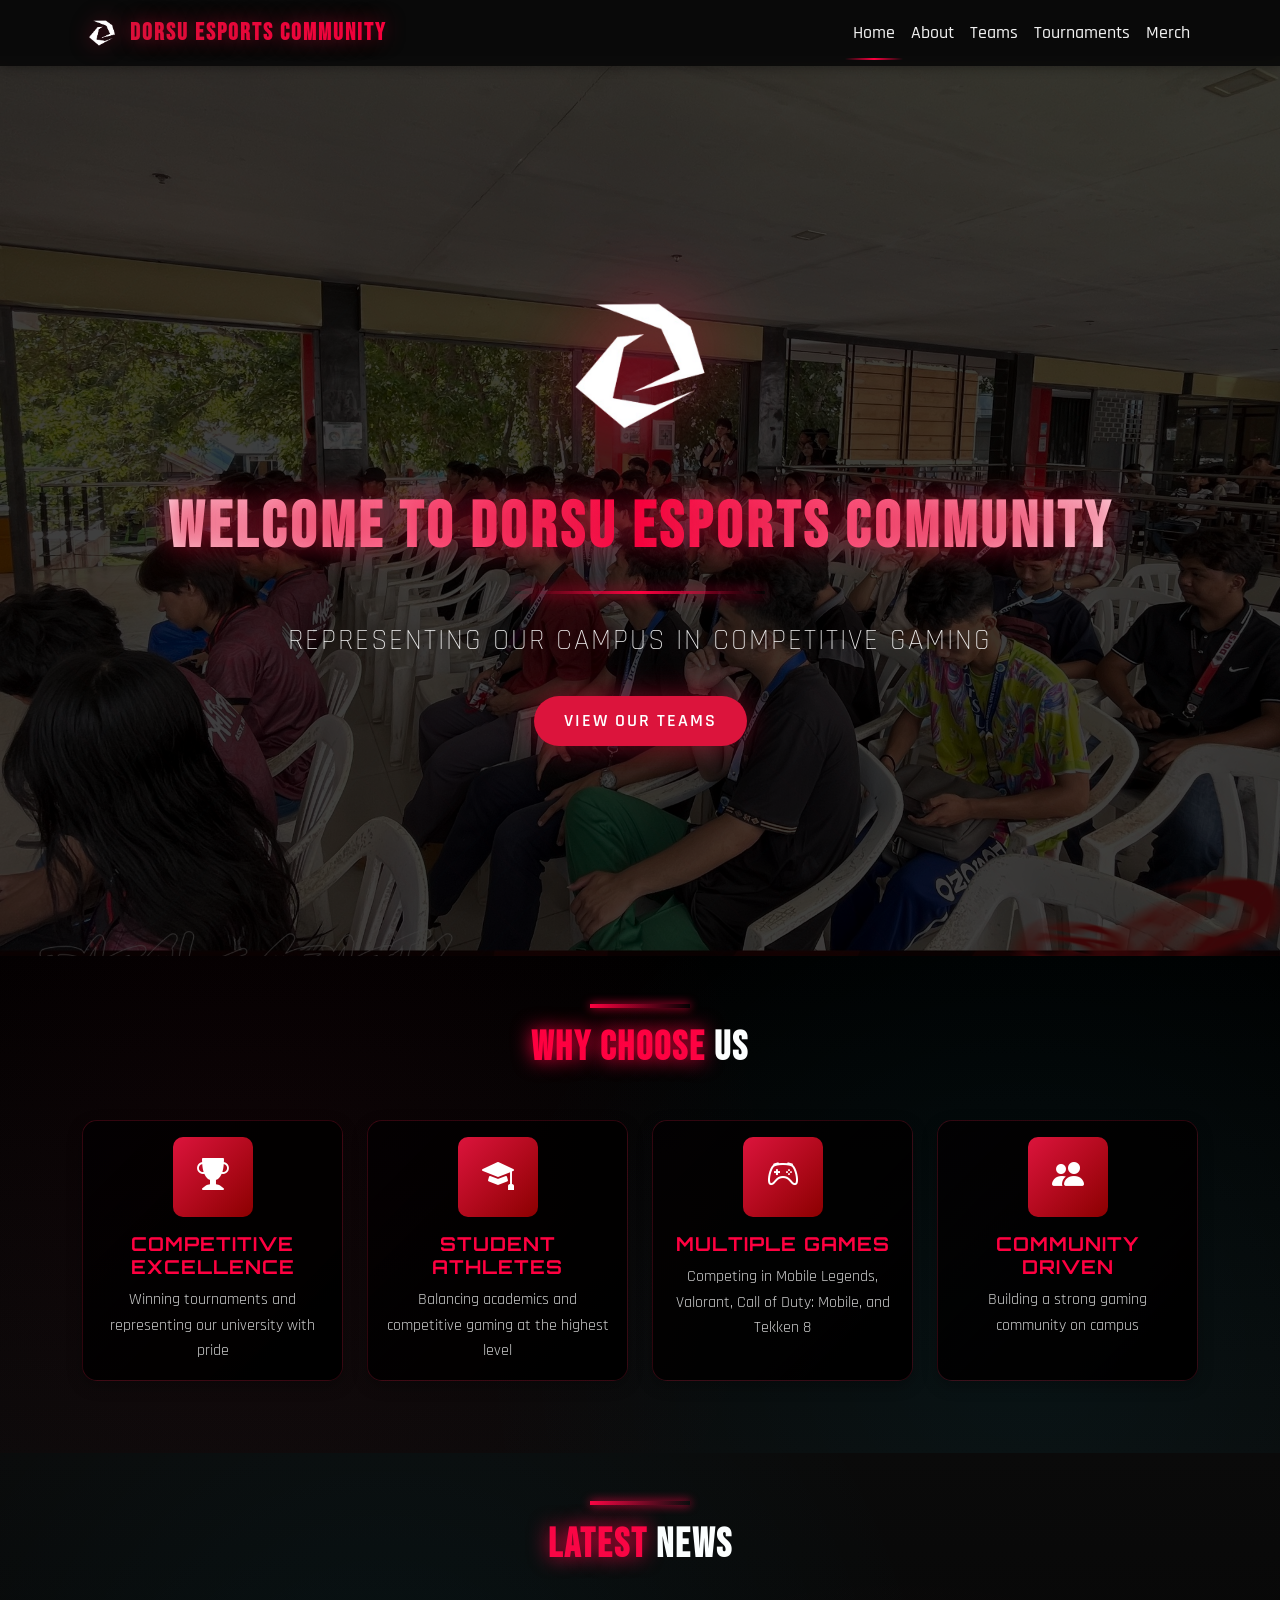
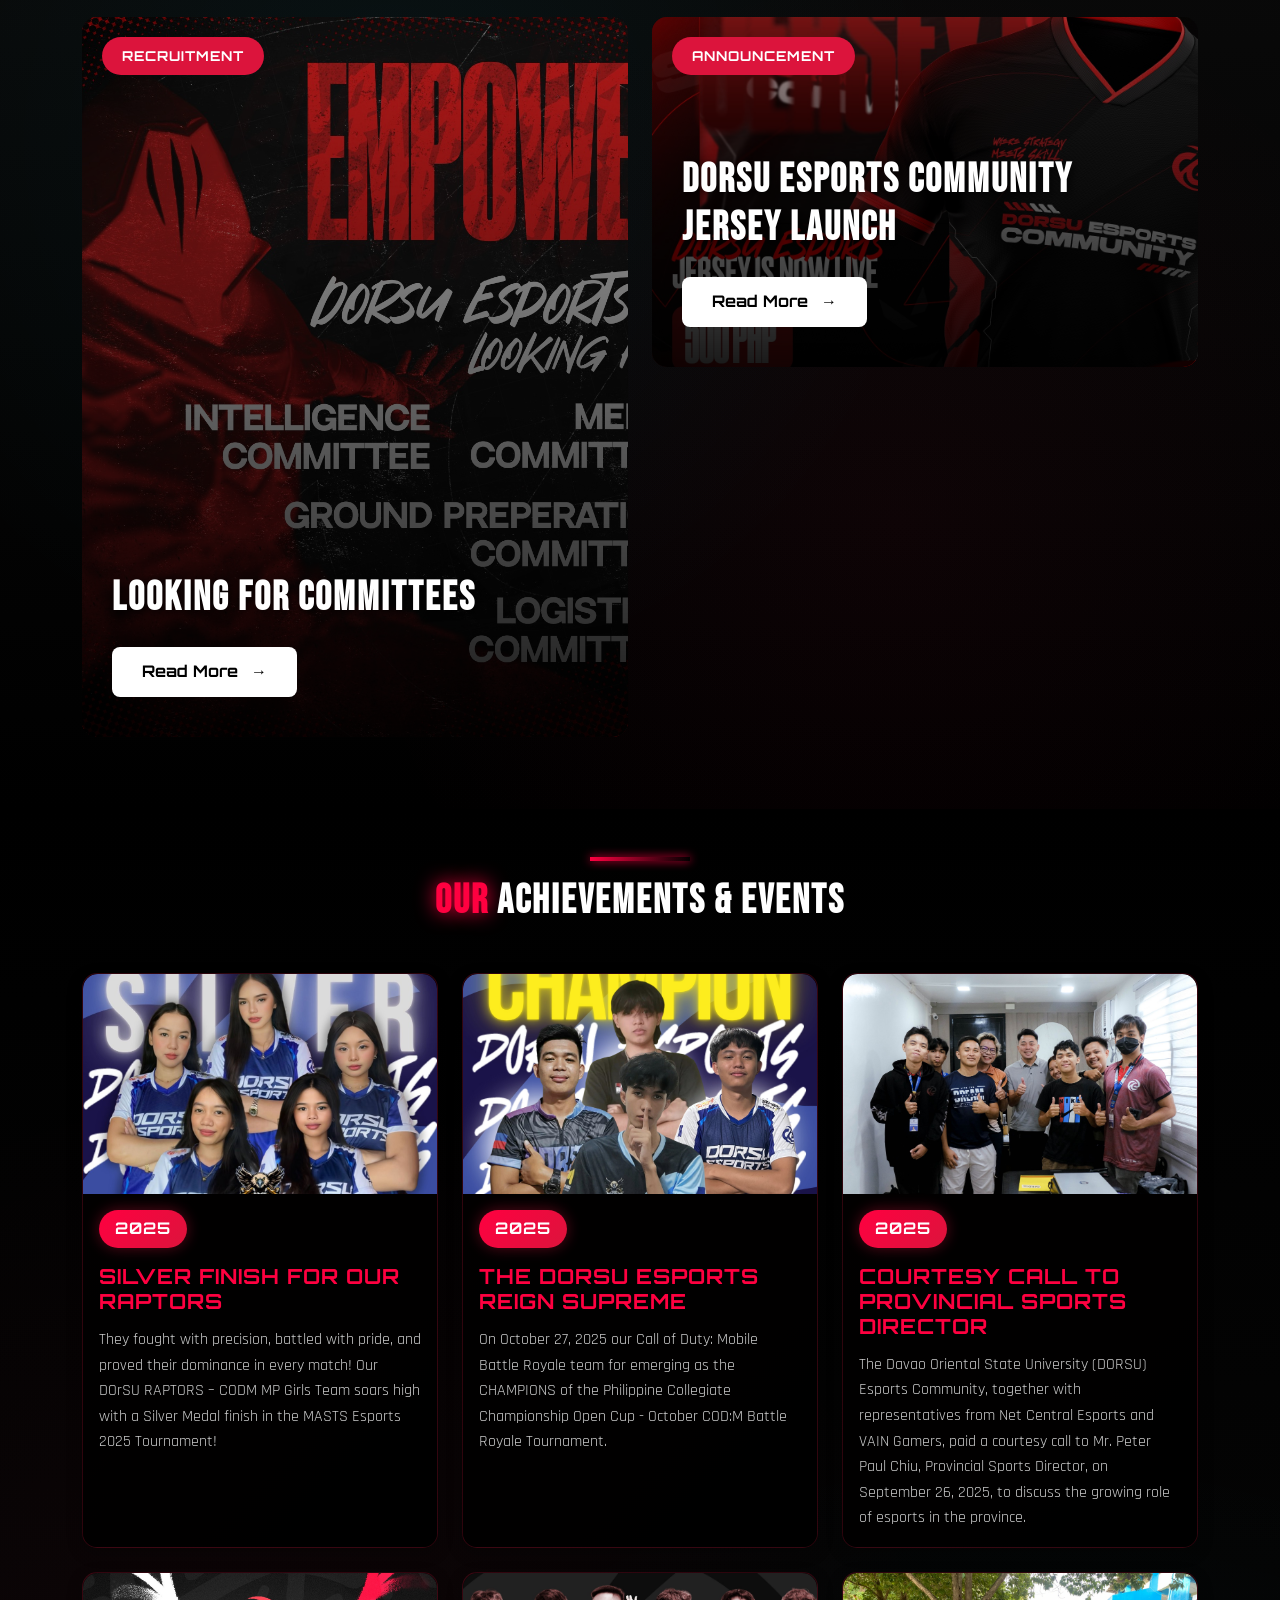
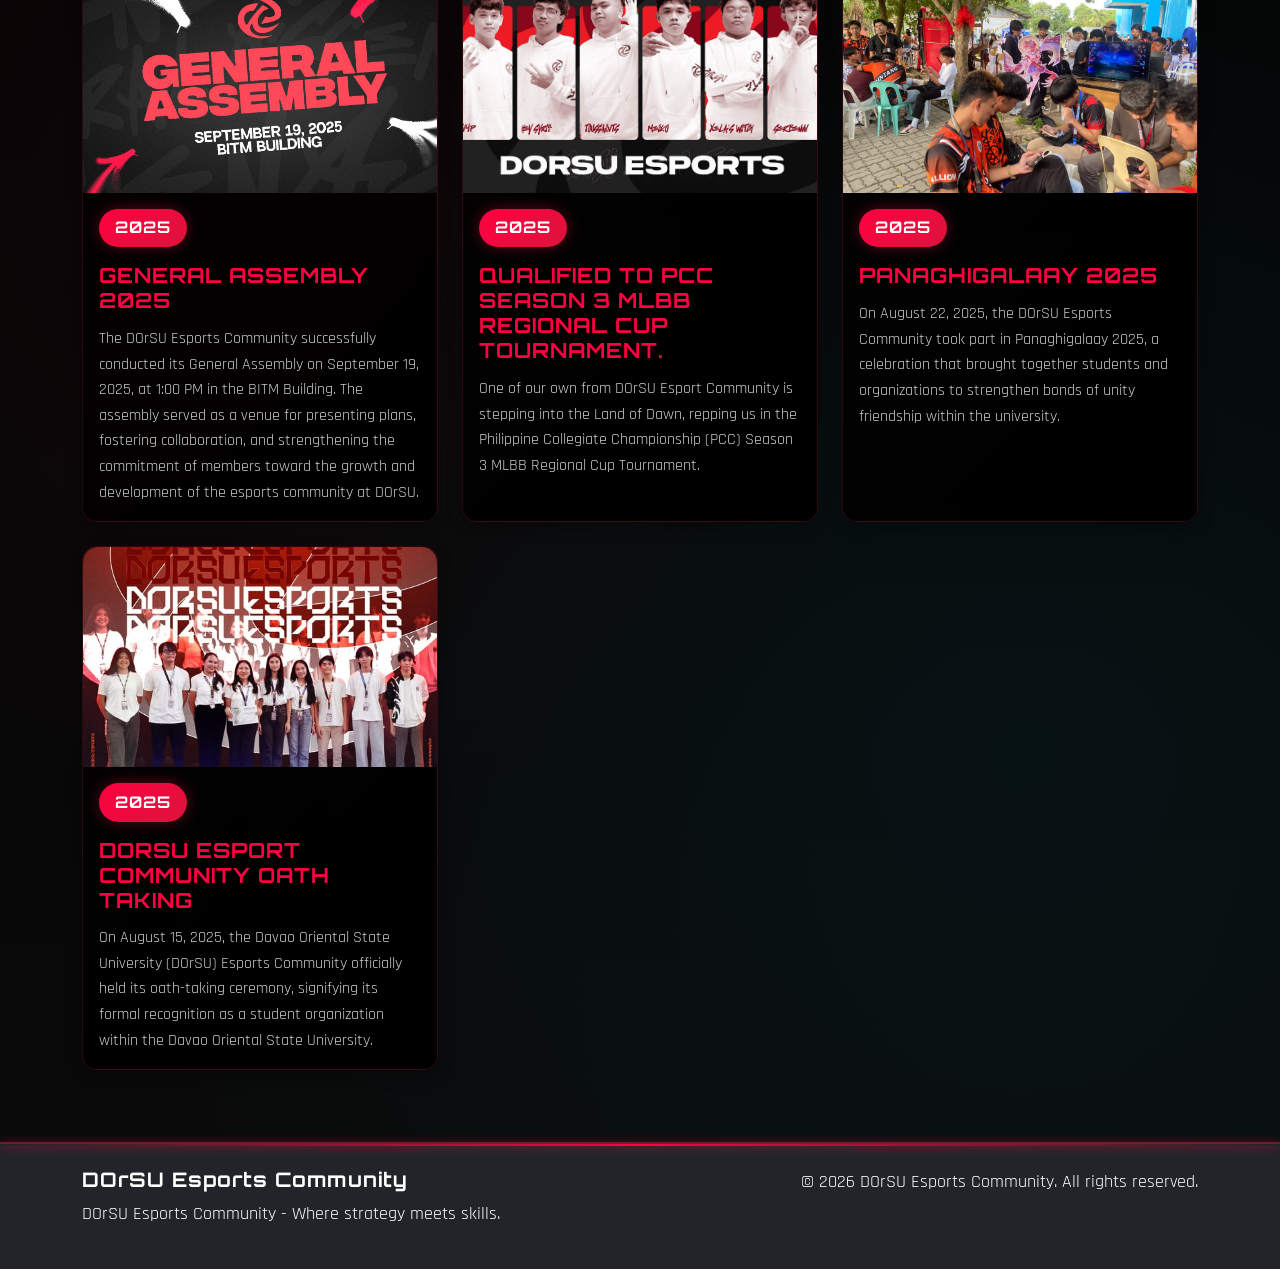
==== index.html @ 7065ba1b "Add files via upload" ====
<!doctype html>
<html lang="en">
  <head>
    <meta charset="UTF-8" />
    <meta name="viewport" content="width=device-width, initial-scale=1.0" />
    <meta name="description" content="Official website of the Davao Oriental State University (DOrSU) Esports Community. Representing our campus in competitive gaming, MLBB, CODM, Valorant, tournaments and events." />
    <meta property="og:title" content="DOrSU Esports Community" />
    <meta property="og:description" content="Compete. Learn. Excel. Official collegiate esports organization of Davao Oriental State University." />
    <meta property="og:image" content="data/images/DEC.png" />
    <meta property="og:type" content="website" />
    <title>DOrSU Esports Community - Home</title>
    <link rel="preconnect" href="https://fonts.googleapis.com" />
    <link rel="preconnect" href="https://fonts.gstatic.com" crossorigin />
    <link href="https://fonts.googleapis.com/css2?family=Orbitron:wght@400;500;700;900&family=Rajdhani:wght@300;400;500;600;700&family=Bebas+Neue&display=swap" rel="stylesheet" />
    <link href="https://cdn.jsdelivr.net/npm/bootstrap@5.3.2/dist/css/bootstrap.min.css" rel="stylesheet" />
    <link rel="stylesheet" href="https://cdn.jsdelivr.net/npm/bootstrap-icons@1.11.3/font/bootstrap-icons.min.css" />
    <link rel="icon" type="image/png" href="data/images/DEC.png" />
    <link rel="stylesheet" href="css/style.css" />
  </head>
  <body>
    <!-- Navigation -->
    <nav class="navbar navbar-expand-lg navbar-dark bg-dark fixed-top">
      <div class="container">
        <a class="navbar-brand d-flex align-items-center" href="index.html">
          <img src="data/images/DEC.png" alt="DEC Logo" class="navbar-logo me-2" width="40" height="40" />
          <span class="logo-text">DOrSU Esports Community</span>
        </a>
        <button class="navbar-toggler" type="button" data-bs-toggle="collapse" data-bs-target="#navbarNav" aria-controls="navbarNav" aria-expanded="false" aria-label="Toggle navigation">
          <span class="navbar-toggler-icon"></span>
        </button>
        <div class="collapse navbar-collapse" id="navbarNav">
          <ul class="navbar-nav ms-auto">
            <li class="nav-item">
              <a class="nav-link active" href="index.html">Home</a>
            </li>
            <li class="nav-item">
              <a class="nav-link" href="about.html">About</a>
            </li>
            <li class="nav-item">
              <a class="nav-link" href="teams.html">Teams</a>
            </li>
            <li class="nav-item">
              <a class="nav-link" href="tournament.html">Tournaments</a>
            </li>
            <li class="nav-item">
              <a class="nav-link" href="merch.html">Merch</a>
            </li>
          </ul>
        </div>
      </div>
    </nav>

    <!-- Hero Section -->
    <section class="hero-section esports-hero">
      <div class="hero-overlay"></div>
      <div class="hero-particles"></div>
      <div class="container hero-content">
        <div class="hero-logo-wrapper mb-4">
          <img src="data/images/DEC.png" alt="DEC Logo" class="hero-logo" />
        </div>
        <h1 class="hero-title" id="heroTitle">Welcome to DOrSU Esports Community</h1>
        <div class="hero-divider"></div>
        <p class="hero-subtitle" id="heroSubtitle"></p>
        <a href="teams.html" class="btn btn-primary btn-lg esports-btn">View Our Teams</a>
      </div>
    </section>

    <!-- Features Section -->
    <section class="py-5 esports-section">
      <div class="container">
        <div class="esports-accent-line mx-auto mb-3"></div>
        <h2 class="text-center mb-5 esports-heading"><span class="text-highlight">Why Choose</span> Us</h2>
        <div class="row" id="featuresContainer">
          <!-- Features will be loaded from JSON -->
        </div>
      </div>
    </section>

    <!-- Latest News Section -->
    <section class="py-5 esports-section-dark">
      <div class="container">
        <div class="esports-accent-line mx-auto mb-3"></div>
        <h2 class="text-center mb-5 esports-heading"><span class="text-highlight">Latest</span> News</h2>
        <div class="row" id="newsContainer">
          <!-- News will be loaded from JSON -->
        </div>
      </div>
    </section>

    <!-- Achievements & Events Section -->
    <section class="py-5 esports-section">
      <div class="container">
        <div class="esports-accent-line mx-auto mb-3"></div>
        <h2 class="text-center mb-5 esports-heading"><span class="text-highlight">Our</span> Achievements & Events</h2>
        <div class="row" id="achievementsContainer">
          <!-- Achievements will be loaded from JSON -->
        </div>
      </div>
    </section>

    <!-- Footer -->
    <footer class="bg-dark text-white py-4">
      <div class="container">
        <div class="row">
          <div class="col-md-6">
            <h5>DOrSU Esports Community</h5>
            <p id="footerText">DOrSU Esports Community - Compete. Learn. Excel.</p>
          </div>
          <div class="col-md-6 text-md-end">
            <p>&copy; 2026 DOrSU Esports Community. All rights reserved.</p>
          </div>
        </div>
      </div>
    </footer>

    <script src="https://cdn.jsdelivr.net/npm/bootstrap@5.3.2/dist/js/bootstrap.bundle.min.js"></script>
    <script src="js/main.js"></script>
  </body>
</html>
---- css/style.css ----
/* Global Styles */
:root {
  --primary-color: #dc143c;
  --secondary-color: #8b0000;
  --dark-bg: #0a0a0a;
  --card-bg: #1a1a1a;
  --text-light: #f1f1f1;
  --accent-red: #ff0000;
  --neon-red: #ff0040;
  --neon-blue: #00d9ff;
  --font-heading: "Orbitron", sans-serif;
  --font-body: "Rajdhani", sans-serif;
  --font-display: "Bebas Neue", cursive;
}

html {
  scroll-behavior: smooth;
}

* {
  margin: 0;
  padding: 0;
  box-sizing: border-box;
}

body {
  font-family: var(--font-body);
  padding-top: 56px;
  background: #000;
  color: var(--text-light);
  font-size: 18px;
  line-height: 1.6;
  -webkit-font-smoothing: antialiased;
  -moz-osx-font-smoothing: grayscale;
}

h1,
h2,
h3,
h4,
h5,
h6 {
  font-family: var(--font-heading);
  font-weight: 700;
  letter-spacing: 1px;
}

.hero-title,
.esports-title {
  font-family: var(--font-display);
  letter-spacing: 4px;
}

p {
  font-family: var(--font-body);
  font-weight: 400;
}

/* Navigation */
.navbar {
  box-shadow: 0 2px 10px rgba(0, 0, 0, 0.3);
  background: rgba(10, 10, 10, 0.95) !important;
  backdrop-filter: blur(10px);
}

.navbar-logo {
  height: 40px;
  width: auto;
  filter: drop-shadow(0 0 10px rgba(220, 20, 60, 0.5));
  transition: transform 0.3s ease;
}

.navbar-logo:hover {
  transform: scale(1.1);
}

.logo-text {
  font-weight: bold;
  font-size: 1.5rem;
  font-family: var(--font-display);
  background: linear-gradient(45deg, var(--primary-color), var(--neon-red));
  -webkit-background-clip: text;
  -webkit-text-fill-color: transparent;
  background-clip: text;
  text-shadow: 0 0 20px rgba(220, 20, 60, 0.5);
  letter-spacing: 2px;
}

.nav-link {
  font-weight: 500;
  transition: all 0.3s ease;
  position: relative;
  color: var(--text-light) !important;
}

.nav-link::after {
  content: "";
  position: absolute;
  bottom: -5px;
  left: 50%;
  width: 0;
  height: 2px;
  background: linear-gradient(90deg, transparent, var(--neon-red), transparent);
  transition: all 0.3s ease;
  transform: translateX(-50%);
}

.nav-link:hover::after,
.nav-link.active::after {
  width: 100%;
}

.nav-link:hover {
  color: var(--neon-red) !important;
}

/* Hero Section */
.hero-section {
  position: relative;
  height: 100vh;
  min-height: 600px;
  background: linear-gradient(rgba(0, 0, 0, 0.5), rgba(0, 0, 0, 0.5)), url("../data/dec_images/COVER.jpg");
  background-size: cover;
  background-position: center;
  background-repeat: no-repeat;
  display: flex;
  align-items: center;
  justify-content: center;
  overflow: hidden;
}

.esports-hero::before {
  content: "";
  position: absolute;
  top: 0;
  left: 0;
  right: 0;
  bottom: 0;
  background: linear-gradient(45deg, transparent 48%, rgba(220, 20, 60, 0.05) 49%, rgba(220, 20, 60, 0.05) 51%, transparent 52%), linear-gradient(-45deg, transparent 48%, rgba(0, 217, 255, 0.03) 49%, rgba(0, 217, 255, 0.03) 51%, transparent 52%);
  background-size: 60px 60px;
  animation: gridMove 20s linear infinite;
  opacity: 0.3;
}

.hero-particles {
  position: absolute;
  width: 100%;
  height: 100%;
  top: 0;
  left: 0;
  overflow: hidden;
  z-index: 1;
}

.hero-logo-wrapper {
  position: relative;
  z-index: 3;
  animation: float 3s ease-in-out infinite;
}

.hero-logo {
  height: 200px;
  width: auto;
  filter: drop-shadow(0 0 40px rgba(220, 20, 60, 0.9));
  transition: all 0.3s ease;
}

.hero-logo:hover {
  filter: drop-shadow(0 0 60px rgba(220, 20, 60, 1));
  transform: scale(1.05);
}

.hero-overlay {
  position: absolute;
  top: 0;
  left: 0;
  width: 100%;
  height: 100%;
  background: rgba(0, 0, 0, 0.5);
  z-index: 1;
}

.hero-content {
  position: relative;
  z-index: 2;
  text-align: center;
  color: white;
}

.hero-title {
  font-size: 4rem;
  font-weight: 900;
  margin-bottom: 1rem;
  text-shadow: 0 0 30px rgba(220, 20, 60, 0.8);
  text-transform: uppercase;
  letter-spacing: 4px;
  background: linear-gradient(90deg, #fff, var(--neon-red), #fff);
  -webkit-background-clip: text;
  -webkit-text-fill-color: transparent;
  background-clip: text;
  animation: titleGlow 2s ease-in-out infinite alternate;
}

.hero-divider {
  width: 250px;
  height: 3px;
  background: linear-gradient(90deg, transparent, var(--neon-red), transparent);
  margin: 1.5rem auto;
  box-shadow: 0 0 15px var(--neon-red);
}

.hero-subtitle {
  font-size: 1.8rem;
  margin-bottom: 2rem;
  text-shadow: 0 0 20px rgba(0, 0, 0, 0.8);
  font-weight: 300;
  letter-spacing: 2px;
  text-transform: uppercase;
  color: rgba(255, 255, 255, 0.9);
}

.esports-btn {
  padding: 15px 40px;
  font-size: 1.1rem;
  border-radius: 50px;
  text-transform: uppercase;
  letter-spacing: 2px;
  font-weight: 700;
  background: linear-gradient(135deg, var(--neon-red), var(--primary-color));
  border: none;
  box-shadow: 0 0 30px rgba(220, 20, 60, 0.5);
  transition: all 0.3s ease;
  position: relative;
  overflow: hidden;
}

.esports-btn::before {
  content: "";
  position: absolute;
  top: 0;
  left: -100%;
  width: 100%;
  height: 100%;
  background: linear-gradient(90deg, transparent, rgba(255, 255, 255, 0.3), transparent);
  transition: left 0.5s ease;
}

.esports-btn:hover::before {
  left: 100%;
}

.esports-btn:hover {
  transform: translateY(-3px) scale(1.05);
  box-shadow: 0 10px 40px rgba(220, 20, 60, 0.8);
}

/* Page Header */
.page-header {
  background: linear-gradient(135deg, #8b0000 0%, #000000 100%);
  color: white;
  padding: 100px 0 50px;
  text-align: center;
}

.page-header h1 {
  font-size: 3rem;
  font-weight: bold;
  margin-bottom: 1rem;
}

/* Esports Header Styling */
.esports-header {
  position: relative;
  background: linear-gradient(135deg, #1a0000 0%, #000 50%, #001a1a 100%);
  padding: 120px 0 80px;
  overflow: hidden;
}

.esports-header::before {
  content: "";
  position: absolute;
  top: 0;
  left: 0;
  right: 0;
  bottom: 0;
  background: linear-gradient(45deg, transparent 48%, rgba(220, 20, 60, 0.05) 49%, rgba(220, 20, 60, 0.05) 51%, transparent 52%), linear-gradient(-45deg, transparent 48%, rgba(0, 217, 255, 0.03) 49%, rgba(0, 217, 255, 0.03) 51%, transparent 52%);
  background-size: 60px 60px;
  animation: gridMove 20s linear infinite;
  opacity: 0.3;
}

@keyframes gridMove {
  0% {
    transform: translate(0, 0);
  }
  100% {
    transform: translate(60px, 60px);
  }
}

.esports-particles {
  position: absolute;
  width: 100%;
  height: 100%;
  top: 0;
  left: 0;
  overflow: hidden;
  z-index: 1;
}

.header-logo-wrapper {
  position: relative;
  z-index: 2;
  animation: float 3s ease-in-out infinite;
}

@keyframes float {
  0%,
  100% {
    transform: translateY(0px);
  }
  50% {
    transform: translateY(-10px);
  }
}

.header-logo {
  height: 150px;
  width: auto;
  filter: drop-shadow(0 0 30px rgba(220, 20, 60, 0.8));
  transition: all 0.3s ease;
}

.header-logo:hover {
  filter: drop-shadow(0 0 50px rgba(220, 20, 60, 1));
  transform: scale(1.05);
}

.esports-title {
  font-size: 3.5rem;
  font-weight: 900;
  text-transform: uppercase;
  letter-spacing: 3px;
  position: relative;
  z-index: 2;
  background: linear-gradient(90deg, #fff, var(--neon-red), #fff);
  -webkit-background-clip: text;
  -webkit-text-fill-color: transparent;
  background-clip: text;
  text-shadow: 0 0 50px rgba(220, 20, 60, 0.5);
  animation: titleGlow 2s ease-in-out infinite alternate;
}

@keyframes titleGlow {
  from {
    filter: drop-shadow(0 0 10px rgba(220, 20, 60, 0.5));
  }
  to {
    filter: drop-shadow(0 0 20px rgba(220, 20, 60, 0.8));
  }
}

.title-divider {
  width: 200px;
  height: 3px;
  background: linear-gradient(90deg, transparent, var(--neon-red), transparent);
  margin: 1.5rem auto;
  box-shadow: 0 0 10px var(--neon-red);
}

.esports-subtitle {
  font-size: 1.3rem;
  font-weight: 300;
  letter-spacing: 2px;
  text-transform: uppercase;
  color: rgba(255, 255, 255, 0.8);
  position: relative;
  z-index: 2;
}

/* Esports Section Styling */
.esports-section {
  background: linear-gradient(180deg, #000 0%, #0a0a0a 100%);
  position: relative;
}

.esports-section::before {
  content: "";
  position: absolute;
  top: 0;
  left: 0;
  right: 0;
  bottom: 0;
  background-image: radial-gradient(circle at 20% 50%, rgba(220, 20, 60, 0.05) 0%, transparent 50%), radial-gradient(circle at 80% 80%, rgba(0, 217, 255, 0.05) 0%, transparent 50%);
  pointer-events: none;
}

.esports-section-dark {
  background: linear-gradient(180deg, #0a0a0a 0%, #000 100%);
  position: relative;
}

.esports-section-dark::before {
  content: "";
  position: absolute;
  top: 0;
  left: 0;
  right: 0;
  bottom: 0;
  background-image: radial-gradient(circle at 30% 30%, rgba(0, 217, 255, 0.05) 0%, transparent 50%), radial-gradient(circle at 70% 70%, rgba(220, 20, 60, 0.05) 0%, transparent 50%);
  pointer-events: none;
}

/* News Card Styling */
.news-card {
  overflow: hidden;
  transition: all 0.4s ease;
}

.news-card img {
  height: 220px;
  object-fit: cover;
  transition: transform 0.4s ease;
}

.news-card:hover img {
  transform: scale(1.1);
}

.news-card .badge {
  background: linear-gradient(135deg, var(--neon-red), var(--primary-color)) !important;
  font-size: 0.75rem;
  padding: 0.4rem 0.8rem;
  letter-spacing: 1px;
  text-transform: uppercase;
  font-family: var(--font-heading);
  font-weight: 600;
}

/* Team Liquid-style News Cards */
.news-card-tl {
  position: relative;
  height: 350px;
  background-size: cover;
  background-position: center;
  border-radius: 15px;
  overflow: hidden;
  transition: all 0.4s ease;
  cursor: pointer;
}

.news-card-tl.news-card-large {
  height: 720px;
}

.news-card-tl:hover {
  transform: translateY(-5px);
  box-shadow: 0 15px 50px rgba(220, 20, 60, 0.4);
}

.news-card-overlay {
  position: absolute;
  top: 0;
  left: 0;
  right: 0;
  bottom: 0;
  background: linear-gradient(to top, rgba(0, 0, 0, 0.9) 0%, rgba(0, 0, 0, 0.6) 50%, rgba(0, 0, 0, 0.3) 100%);
  z-index: 1;
}

.news-card-badge {
  position: absolute;
  top: 20px;
  left: 20px;
  background: var(--primary-color);
  color: white;
  padding: 8px 20px;
  border-radius: 25px;
  font-size: 0.85rem;
  font-weight: 700;
  text-transform: uppercase;
  letter-spacing: 1px;
  font-family: var(--font-heading);
  z-index: 3;
}

.news-card-content {
  position: absolute;
  bottom: 0;
  left: 0;
  right: 0;
  padding: 40px 30px;
  z-index: 2;
}

.news-card-title {
  font-family: var(--font-display);
  font-size: 2.5rem;
  font-weight: 900;
  color: white;
  text-transform: uppercase;
  letter-spacing: 2px;
  margin-bottom: 25px;
  line-height: 1.2;
  text-shadow: 2px 2px 8px rgba(0, 0, 0, 0.8);
}

.news-card-btn {
  display: inline-block;
  background: white;
  color: #000;
  padding: 12px 30px;
  border-radius: 8px;
  font-family: var(--font-heading);
  font-size: 1rem;
  font-weight: 700;
  text-decoration: none;
  transition: all 0.3s ease;
  text-transform: capitalize;
}

.news-card-btn:hover {
  background: var(--primary-color);
  color: white;
  transform: translateX(5px);
}

.news-card-btn .arrow {
  margin-left: 8px;
  transition: transform 0.3s ease;
  display: inline-block;
}

.news-card-btn:hover .arrow {
  transform: translateX(5px);
}

/* Responsive */
@media (max-width: 768px) {
  .news-card-tl {
    height: 350px;
  }

  .news-card-title {
    font-size: 1.8rem;
  }

  .news-card-content {
    padding: 30px 25px;
  }
}

/* Old news card styles */
.news-card {
  overflow: hidden;
  transition: all 0.4s ease;
}

.news-card img {
  height: 220px;
  object-fit: cover;
  transition: transform 0.4s ease;
}

.news-card:hover img {
  transform: scale(1.1);
}

.news-card .badge {
  background: linear-gradient(135deg, var(--neon-red), var(--primary-color)) !important;
  font-size: 0.75rem;
  padding: 0.4rem 0.8rem;
  letter-spacing: 1px;
  text-transform: uppercase;
  font-family: var(--font-heading);
  font-weight: 600;
}

.news-card .card-title {
  font-family: var(--font-heading);
  font-size: 1.3rem;
  margin-top: 0.5rem;
}

.news-card .card-text {
  font-family: var(--font-body);
  font-size: 1rem;
  line-height: 1.6;
}

.news-card .btn-outline-danger {
  color: var(--neon-red);
  border-color: var(--neon-red);
  transition: all 0.3s ease;
  font-family: var(--font-heading);
  font-weight: 600;
  letter-spacing: 1px;
  text-transform: uppercase;
  font-size: 0.85rem;
}

.news-card .btn-outline-danger:hover {
  background: var(--neon-red);
  border-color: var(--neon-red);
  color: #fff;
  box-shadow: 0 0 20px rgba(220, 20, 60, 0.5);
  transform: translateY(-2px);
}

/* Achievement Card Styling */
.achievement-card {
  overflow: hidden;
  transition: all 0.4s ease;
}

.achievement-card img {
  height: 220px;
  object-fit: cover;
  transition: transform 0.4s ease;
}

.achievement-card:hover img {
  transform: scale(1.1);
}

.achievement-meta {
  display: flex;
  justify-content: space-between;
  align-items: center;
  margin-bottom: 1rem;
}

.achievement-year-badge {
  background: linear-gradient(135deg, var(--neon-red), var(--primary-color));
  color: #fff;
  padding: 0.4rem 1rem;
  border-radius: 20px;
  font-family: var(--font-heading);
  font-weight: 700;
  font-size: 1rem;
  letter-spacing: 1px;
  box-shadow: 0 0 15px rgba(220, 20, 60, 0.4);
}

.achievement-icon-badge {
  font-size: 2rem;
  filter: drop-shadow(0 0 10px rgba(255, 255, 255, 0.5));
  animation: float 3s ease-in-out infinite;
}

.achievement-card .card-title {
  font-family: var(--font-heading);
  font-size: 1.3rem;
  margin-bottom: 0.8rem;
}

.achievement-card .card-text {
  font-family: var(--font-body);
  font-size: 1rem;
  line-height: 1.6;
}

.mission-card {
  background: linear-gradient(135deg, rgba(220, 20, 60, 0.05) 0%, rgba(0, 0, 0, 0.8) 100%);
  border: 2px solid rgba(220, 20, 60, 0.2);
  border-radius: 20px;
  padding: 3rem;
  position: relative;
  overflow: hidden;
  backdrop-filter: blur(10px);
}

.mission-card::before {
  content: "";
  position: absolute;
  top: 0;
  left: 0;
  width: 100%;
  height: 100%;
  background: linear-gradient(45deg, transparent, rgba(220, 20, 60, 0.1), transparent);
  animation: shimmer 3s infinite;
}

@keyframes shimmer {
  0% {
    transform: translateX(-100%);
  }
  100% {
    transform: translateX(100%);
  }
}

.esports-accent-line {
  width: 100px;
  height: 4px;
  background: linear-gradient(90deg, var(--neon-red), transparent);
  margin-bottom: 1rem;
  box-shadow: 0 0 10px var(--neon-red);
}

.esports-heading {
  font-size: 2.5rem;
  font-weight: 900;
  text-transform: uppercase;
  letter-spacing: 2px;
  margin-bottom: 2rem;
  color: #fff;
  font-family: var(--font-display);
}

.text-highlight {
  color: var(--neon-red);
  text-shadow: 0 0 20px var(--neon-red);
}

.mission-text {
  font-size: 1.3rem;
  line-height: 1.8;
  color: rgba(255, 255, 255, 0.9);
  margin-bottom: 2rem;
}

.mission-stats {
  display: flex;
  gap: 2rem;
  margin-top: 2rem;
  flex-wrap: wrap;
}

.stat-item {
  text-align: center;
  flex: 1;
  min-width: 100px;
}

.stat-number {
  font-size: 3rem;
  font-weight: 900;
  background: linear-gradient(135deg, var(--neon-red), #ff6b9d);
  -webkit-background-clip: text;
  -webkit-text-fill-color: transparent;
  background-clip: text;
  line-height: 1;
  margin-bottom: 0.5rem;
}

.stat-label {
  font-size: 0.9rem;
  text-transform: uppercase;
  letter-spacing: 1px;
  color: rgba(255, 255, 255, 0.6);
}

.about-image-esports {
  position: relative;
  height: 400px;
  display: flex;
  align-items: center;
  justify-content: center;
  background: linear-gradient(135deg, rgba(0, 0, 0, 0.8) 0%, rgba(220, 20, 60, 0.1) 100%);
  border-radius: 20px;
  border: 2px solid rgba(220, 20, 60, 0.3);
  overflow: hidden;
}

.esports-glow {
  position: absolute;
  width: 200px;
  height: 200px;
  background: radial-gradient(circle, var(--neon-red), transparent);
  filter: blur(60px);
  opacity: 0.3;
  animation: pulse 3s ease-in-out infinite;
}

@keyframes pulse {
  0%,
  100% {
    transform: scale(1);
    opacity: 0.3;
  }
  50% {
    transform: scale(1.2);
    opacity: 0.5;
  }
}

.about-logo-large {
  height: 250px;
  width: auto;
  position: relative;
  z-index: 2;
  filter: drop-shadow(0 0 40px rgba(220, 20, 60, 0.8));
  animation: rotate3d 10s linear infinite;
}

@keyframes rotate3d {
  0% {
    transform: rotateY(0deg);
  }
  100% {
    transform: rotateY(360deg);
  }
}

/* Cards */
.card {
  border: none;
  border-radius: 15px;
  box-shadow: 0 5px 15px rgba(0, 0, 0, 0.3);
  transition:
    transform 0.3s ease,
    box-shadow 0.3s ease;
  height: 100%;
  background: linear-gradient(135deg, rgba(220, 20, 60, 0.05) 0%, rgba(0, 0, 0, 0.9) 100%);
  border: 1px solid rgba(220, 20, 60, 0.2);
  overflow: hidden;
}

.card:hover {
  transform: translateY(-10px) scale(1.02);
  box-shadow:
    0 15px 35px rgba(0, 0, 0, 0.5),
    0 0 30px rgba(220, 20, 60, 0.3);
  border-color: var(--neon-red);
}

.card-img-top {
  border-radius: 15px 15px 0 0;
  height: 200px;
  object-fit: cover;
}

.card-body {
  background: rgba(0, 0, 0, 0.8);
  color: var(--text-light);
}

.card-title {
  color: var(--neon-red);
  font-weight: 700;
  text-transform: uppercase;
  letter-spacing: 1px;
  font-family: var(--font-heading);
  font-size: 1.2rem;
}

.card-text {
  color: rgba(255, 255, 255, 0.8);
  font-family: var(--font-body);
  font-size: 1rem;
  line-height: 1.6;
}

/* Team Section */
.team-section {
  margin-bottom: 4rem;
  background-size: cover;
  background-position: center;
  background-repeat: no-repeat;
  border-radius: 20px;
  overflow: hidden;
  position: relative;
  padding: 3rem 2rem;
}

.team-section-overlay {
  position: absolute;
  top: 0;
  left: 0;
  width: 100%;
  height: 100%;
  background: linear-gradient(90deg, rgba(0, 0, 0, 0.9) 0%, rgba(0, 0, 0, 0.6) 50%, rgba(0, 0, 0, 0.9) 100%);
  z-index: 1;
}

.team-content {
  position: relative;
  z-index: 2;
}

.team-header {
  display: flex;
  align-items: center;
  gap: 1.5rem;
  margin-bottom: 2rem;
}

.team-title {
  color: white;
  font-size: 2.5rem;
  font-weight: bold;
  margin-bottom: 0;
  text-align: left;
  text-shadow: 2px 2px 4px rgba(0, 0, 0, 0.8);
}

.game-logo {
  width: 150px;
  height: 150px;
  object-fit: contain;
  filter: drop-shadow(2px 2px 4px rgba(0, 0, 0, 0.8));
}

.players-carousel {
  display: flex;
  gap: 1.5rem;
  overflow-x: auto;
  padding: 1rem 0;
  scrollbar-width: thin;
  scrollbar-color: var(--primary-color) rgba(0, 0, 0, 0.2);
}

.players-carousel::-webkit-scrollbar {
  height: 8px;
}

.players-carousel::-webkit-scrollbar-track {
  background: rgba(0, 0, 0, 0.2);
  border-radius: 10px;
}

.players-carousel::-webkit-scrollbar-thumb {
  background: var(--primary-color);
  border-radius: 10px;
}

.player-card-wrapper {
  flex: 0 0 auto;
  width: 280px;
}

.player-card-new {
  background: linear-gradient(135deg, rgba(220, 20, 60, 0.1) 0%, rgba(0, 0, 0, 0.8) 100%);
  border-radius: 15px;
  overflow: hidden;
  border: 2px solid rgba(220, 20, 60, 0.3);
  transition: all 0.3s ease;
  height: 100%;
}

.player-card-new:hover {
  transform: translateY(-10px);
  border-color: var(--primary-color);
  box-shadow: 0 10px 30px rgba(220, 20, 60, 0.4);
}

.player-image {
  width: 100%;
  height: 260px;
  background-size: cover;
  background-position: center;
  background-repeat: no-repeat;
  position: relative;
}

.player-info {
  padding: 1.5rem;
  background: rgba(0, 0, 0, 0.9);
  text-align: center;
}

.player-dept-logo {
  width: 50px;
  height: 50px;
  object-fit: cover;
  position: absolute;
  top: 10px;
  right: 10px;
  background: rgba(255, 255, 255, 0.95);
  border-radius: 50%;
  padding: 2px;
  border: 2px solid rgba(220, 20, 60, 0.5);
  box-shadow: 0 2px 8px rgba(0, 0, 0, 0.3);
}

.player-ign {
  font-size: 1.5rem;
  font-weight: bold;
  color: white;
  margin-bottom: 0.3rem;
}

.player-real-name {
  font-size: 1.1rem;
  font-weight: 600;
  color: #ffd700;
  margin-bottom: 0.5rem;
}

.player-details {
  color: #aaa;
  font-size: 0.9rem;
}

/* Old styles kept for backward compatibility */
.team-card {
  background: white;
  border-radius: 10px;
  padding: 2rem;
  margin-bottom: 2rem;
  box-shadow: 0 5px 15px rgba(0, 0, 0, 0.1);
}

.team-card h3 {
  color: var(--primary-color);
  margin-bottom: 1.5rem;
}

.player-card {
  background: #f8f9fa;
  border-radius: 8px;
  padding: 1rem;
  margin-bottom: 1rem;
  transition: background 0.3s ease;
}

.player-card:hover {
  background: #e9ecef;
}

.player-name {
  font-weight: bold;
  font-size: 1.1rem;
  margin-bottom: 0.25rem;
}

.player-role {
  color: #6c757d;
  font-size: 0.9rem;
}

/* Image Placeholders */
.about-image-placeholder,
.feature-icon {
  background: linear-gradient(135deg, #dc143c 0%, #8b0000 100%);
  border-radius: 10px;
  display: flex;
  align-items: center;
  justify-content: center;
  color: white;
  font-weight: bold;
}

.about-image-placeholder {
  height: 300px;
}

.feature-icon {
  width: 80px;
  height: 80px;
  margin: 0 auto 1rem;
  font-size: 2rem;
}

/* Badges */
.badge {
  font-size: 0.9rem;
  padding: 0.5rem 1rem;
  border-radius: 20px;
}

/* Buttons */
.btn-primary {
  background: var(--primary-color);
  border: none;
  padding: 12px 30px;
  border-radius: 25px;
  font-weight: 600;
  transition: all 0.3s ease;
}

.btn-primary:hover {
  background: var(--secondary-color);
  transform: scale(1.05);
}

/* Footer */
footer {
  margin-top: auto;
  background: rgba(10, 10, 10, 0.98) !important;
  border-top: 2px solid rgba(220, 20, 60, 0.3);
  position: relative;
}

footer::before {
  content: "";
  position: absolute;
  top: 0;
  left: 0;
  right: 0;
  height: 2px;
  background: linear-gradient(90deg, transparent, var(--neon-red), transparent);
  box-shadow: 0 0 10px var(--neon-red);
}

/* Responsive */
@media (max-width: 768px) {
  body {
    font-size: 16px;
  }

  .hero-title {
    font-size: 2rem;
    letter-spacing: 2px;
  }

  .hero-subtitle {
    font-size: 1rem;
    letter-spacing: 1px;
  }

  .page-header h1 {
    font-size: 1.8rem;
  }

  .hero-section {
    height: 400px;
    min-height: 500px;
  }

  .hero-logo {
    height: 100px;
  }

  .hero-divider {
    width: 150px;
  }

  .esports-btn {
    padding: 10px 25px;
    font-size: 0.85rem;
    letter-spacing: 1px;
  }

  .esports-title {
    font-size: 1.8rem;
    letter-spacing: 2px;
  }

  .header-logo {
    height: 80px;
  }

  .about-logo-large {
    height: 120px;
  }

  .mission-card {
    padding: 1.5rem;
    margin-bottom: 2rem;
  }

  .mission-stats {
    gap: 0.8rem;
    justify-content: space-around;
  }

  .stat-number {
    font-size: 1.8rem;
  }

  .stat-label {
    font-size: 0.8rem;
  }

  .navbar-logo {
    height: 28px;
  }

  .logo-text {
    font-size: 1.1rem;
    letter-spacing: 1px;
  }

  .achievement-card img,
  .news-card img {
    height: 180px;
  }

  .achievement-year-badge {
    font-size: 0.85rem;
    padding: 0.3rem 0.8rem;
  }

  .achievement-icon-badge {
    font-size: 1.5rem;
  }

  .card-title {
    font-size: 1rem;
  }

  .card-text {
    font-size: 0.9rem;
  }

  .esports-heading {
    font-size: 1.8rem;
    letter-spacing: 1px;
  }

  .esports-accent-line {
    width: 60px;
  }

  .page-header {
    padding: 80px 0 40px;
  }

  .title-divider {
    width: 120px;
  }

  .esports-subtitle {
    font-size: 1rem;
    letter-spacing: 1px;
  }

  /* Better spacing for mobile */
  .container {
    padding-left: 1rem;
    padding-right: 1rem;
  }

  /* Mobile menu improvements */
  .navbar-collapse {
    background: rgba(10, 10, 10, 0.98);
    padding: 1rem;
    border-radius: 10px;
    margin-top: 1rem;
  }

  .nav-link {
    padding: 0.8rem 1rem;
    border-bottom: 1px solid rgba(220, 20, 60, 0.2);
  }

  .nav-link:last-child {
    border-bottom: none;
  }

  /* Team section mobile improvements */
  .team-section {
    padding: 2rem 1rem;
  }

  .team-title {
    font-size: 1.8rem;
  }

  .game-logo {
    width: 120px;
    height: 120px;
  }

  .player-card-wrapper {
    width: 240px;
  }

  .player-ign {
    font-size: 1.3rem;
  }

  .player-real-name {
    font-size: 1rem;
  }
}

/* Extra small devices */
@media (max-width: 576px) {
  .hero-title {
    font-size: 1.5rem;
  }

  .hero-logo {
    height: 80px;
  }

  .esports-title {
    font-size: 1.5rem;
  }

  .header-logo {
    height: 60px;
  }

  .achievement-card img,
  .news-card img {
    height: 150px;
  }

  .mission-stats {
    flex-direction: column;
    gap: 1rem;
  }

  .stat-item {
    min-width: auto;
  }

  .team-title {
    font-size: 1.5rem;
  }

  .player-card-wrapper {
    width: 200px;
  }

  .card-title {
    font-size: 0.95rem;
  }

  .esports-heading {
    font-size: 1.5rem;
  }
}

/* Animations */
@keyframes fadeIn {
  from {
    opacity: 0;
    transform: translateY(20px);
  }
  to {
    opacity: 1;
    transform: translateY(0);
  }
}

@keyframes fadeInUp {
  from {
    opacity: 0;
    transform: translateY(40px);
  }
  to {
    opacity: 1;
    transform: translateY(0);
  }
}

@keyframes fadeInLeft {
  from {
    opacity: 0;
    transform: translateX(-40px);
  }
  to {
    opacity: 1;
    transform: translateX(0);
  }
}

@keyframes fadeInRight {
  from {
    opacity: 0;
    transform: translateX(40px);
  }
  to {
    opacity: 1;
    transform: translateX(0);
  }
}

@keyframes slideInDown {
  from {
    opacity: 0;
    transform: translateY(-40px);
  }
  to {
    opacity: 1;
    transform: translateY(0);
  }
}

@keyframes zoomIn {
  from {
    opacity: 0;
    transform: scale(0.8);
  }
  to {
    opacity: 1;
    transform: scale(1);
  }
}

@keyframes bounceIn {
  0% {
    opacity: 0;
    transform: scale(0.3);
  }
  50% {
    opacity: 1;
    transform: scale(1.05);
  }
  70% {
    transform: scale(0.9);
  }
  100% {
    transform: scale(1);
  }
}

.card,
.team-card {
  animation: fadeInUp 0.6s ease-out;
}

.card:nth-child(1) {
  animation-delay: 0.1s;
  opacity: 0;
  animation-fill-mode: forwards;
}
.card:nth-child(2) {
  animation-delay: 0.2s;
  opacity: 0;
  animation-fill-mode: forwards;
}
.card:nth-child(3) {
  animation-delay: 0.3s;
  opacity: 0;
  animation-fill-mode: forwards;
}
.card:nth-child(4) {
  animation-delay: 0.4s;
  opacity: 0;
  animation-fill-mode: forwards;
}
.card:nth-child(5) {
  animation-delay: 0.5s;
  opacity: 0;
  animation-fill-mode: forwards;
}
.card:nth-child(6) {
  animation-delay: 0.6s;
  opacity: 0;
  animation-fill-mode: forwards;
}

.hero-title {
  animation: fadeInUp 0.8s ease-out 0.2s backwards;
}

.hero-subtitle {
  animation: fadeInUp 0.8s ease-out 0.4s backwards;
}

.hero-logo-wrapper {
  animation: zoomIn 0.8s ease-out backwards;
}

.esports-btn {
  animation: bounceIn 0.8s ease-out 0.6s backwards;
}

.hero-divider {
  animation: fadeIn 0.6s ease-out 0.5s backwards;
}

.esports-heading {
  animation: fadeInUp 0.8s ease-out backwards;
}

.esports-accent-line {
  animation: fadeInLeft 0.6s ease-out backwards;
}

.page-header h1,
.esports-title {
  animation: fadeInUp 0.8s ease-out 0.2s backwards;
}

.header-logo-wrapper {
  animation: zoomIn 0.8s ease-out backwards;
}

.title-divider {
  animation: fadeIn 0.6s ease-out 0.4s backwards;
}

.esports-subtitle {
  animation: fadeInUp 0.8s ease-out 0.6s backwards;
}

.player-card-new {
  animation: fadeInUp 0.6s ease-out;
  animation-fill-mode: both;
}

.player-card-wrapper:nth-child(1) .player-card-new {
  animation-delay: 0.1s;
}
.player-card-wrapper:nth-child(2) .player-card-new {
  animation-delay: 0.2s;
}
.player-card-wrapper:nth-child(3) .player-card-new {
  animation-delay: 0.3s;
}
.player-card-wrapper:nth-child(4) .player-card-new {
  animation-delay: 0.4s;
}
.player-card-wrapper:nth-child(5) .player-card-new {
  animation-delay: 0.5s;
}
.player-card-wrapper:nth-child(6) .player-card-new {
  animation-delay: 0.6s;
}

.team-header {
  animation: fadeInLeft 0.8s ease-out backwards;
}

.news-card,
.achievement-card {
  animation: fadeInUp 0.6s ease-out;
  animation-fill-mode: both;
}

.news-card:nth-child(1),
.achievement-card:nth-child(1) {
  animation-delay: 0.1s;
}
.news-card:nth-child(2),
.achievement-card:nth-child(2) {
  animation-delay: 0.2s;
}
.news-card:nth-child(3),
.achievement-card:nth-child(3) {
  animation-delay: 0.3s;
}

.mission-card {
  animation: fadeIn 0.8s ease-out 0.3s backwards;
}

.about-image-esports {
  animation: zoomIn 0.8s ease-out 0.2s backwards;
}

.feature-icon {
  animation: bounceIn 0.8s ease-out;
  animation-fill-mode: both;
}

.navbar {
  animation: slideInDown 0.6s ease-out backwards;
}

footer {
  animation: fadeInUp 0.6s ease-out backwards;
}

/* Leadership/Organizational Chart Styles - Horizontal Carousel */
.org-chart-wrapper {
  width: 100%;
  position: relative;
  padding: 40px 0;
}

.org-chart-header {
  display: flex;
  justify-content: space-between;
  align-items: center;
  margin-bottom: 40px;
}

.org-chart-title {
  font-size: 2.5rem;
  font-family: var(--font-display);
  color: var(--text-light);
  letter-spacing: 3px;
}

.org-chart-navigation {
  display: flex;
  gap: 15px;
}

.org-nav-btn {
  width: 50px;
  height: 50px;
  border-radius: 50%;
  background: rgba(220, 20, 60, 0.2);
  border: 2px solid var(--primary-color);
  color: var(--text-light);
  display: flex;
  align-items: center;
  justify-content: center;
  cursor: pointer;
  transition: all 0.3s ease;
  font-size: 1.5rem;
}

.org-nav-btn:hover {
  background: var(--primary-color);
  transform: scale(1.1);
  box-shadow: 0 0 20px rgba(220, 20, 60, 0.6);
}

.org-nav-btn:disabled {
  opacity: 0.3;
  cursor: not-allowed;
}

.org-nav-btn:disabled:hover {
  background: rgba(220, 20, 60, 0.2);
  transform: none;
  box-shadow: none;
}

.org-carousel-container {
  position: relative;
  width: 100%;
  padding: 0 20px;
}

.org-carousel {
  display: flex;
  gap: 30px;
  overflow-x: auto;
  padding: 20px 0;
  scrollbar-width: thin;
  scrollbar-color: var(--primary-color) rgba(0, 0, 0, 0.2);
  scroll-behavior: smooth;
}

.org-carousel::-webkit-scrollbar {
  height: 8px;
}

.org-carousel::-webkit-scrollbar-track {
  background: rgba(0, 0, 0, 0.2);
  border-radius: 10px;
}

.org-carousel::-webkit-scrollbar-thumb {
  background: var(--primary-color);
  border-radius: 10px;
}

.org-card {
  flex: 0 0 auto;
  width: 320px;
  background: transparent;
  border-radius: 12px;
  overflow: hidden;
  transition: all 0.4s ease;
  border: none;
  position: relative;
}

@media (max-width: 768px) {
  .org-card {
    width: 85vw;
  }

  .org-carousel {
    gap: 20px;
  }

  .org-carousel-container {
    padding: 0 10px;
  }
}

.org-card:hover {
  transform: translateY(-10px);
  box-shadow: 0 15px 50px rgba(220, 20, 60, 0.4);
}

.org-card-image-container {
  width: 100%;
  height: 500px;
  overflow: hidden;
  position: relative;
  background: linear-gradient(135deg, #1a1a1a 0%, #2a2a2a 100%);
  border-radius: 12px;
}

.org-card-image {
  width: 100%;
  height: 100%;
  object-fit: cover;
  transition: transform 0.5s ease;
}

.org-card:hover .org-card-image {
  transform: scale(1.08);
}

/* Gradient overlay for text readability */
.org-card-image-container::after {
  content: "";
  position: absolute;
  bottom: 0;
  left: 0;
  right: 0;
  height: 50%;
  background: linear-gradient(to top, rgba(10, 25, 47, 0.98) 0%, rgba(10, 25, 47, 0.85) 30%, rgba(10, 25, 47, 0.3) 70%, transparent 100%);
  pointer-events: none;
  z-index: 1;
}

.org-card-content {
  position: absolute;
  bottom: 0;
  left: 0;
  right: 0;
  padding: 30px 25px;
  background: transparent;
  z-index: 2;
}

.org-card-name {
  font-size: 1.75rem;
  font-weight: 700;
  color: #ffffff;
  font-family: var(--font-heading);
  margin-bottom: 8px;
  letter-spacing: 0.3px;
  line-height: 1.2;
  word-wrap: break-word;
  overflow-wrap: break-word;
  text-shadow: 0 2px 8px rgba(0, 0, 0, 0.5);
}

.org-card-position {
  font-size: 1rem;
  font-weight: 600;
  color: var(--primary-color);
  font-family: var(--font-body);
  margin-bottom: 6px;
  text-transform: uppercase;
  letter-spacing: 1px;
  text-shadow: 0 1px 4px rgba(0, 0, 0, 0.5);
}

.org-card-year-program {
  font-size: 0.9rem;
  color: rgba(255, 255, 255, 0.8);
  font-family: var(--font-body);
  line-height: 1.4;
  text-shadow: 0 1px 4px rgba(0, 0, 0, 0.5);
}

/* Level badges for hierarchy indication */
.org-card-level-badge {
  position: absolute;
  top: 15px;
  right: 15px;
  background: rgba(220, 20, 60, 0.9);
  color: white;
  padding: 5px 12px;
  border-radius: 20px;
  font-size: 0.75rem;
  font-weight: 600;
  text-transform: uppercase;
  z-index: 10;
  font-family: var(--font-body);
}

/* Dropdown menu styles */
.dropdown-menu {
  background: rgba(10, 10, 10, 0.95);
  backdrop-filter: blur(10px);
  border: 1px solid rgba(220, 20, 60, 0.3);
  box-shadow: 0 4px 20px rgba(0, 0, 0, 0.5);
}

.dropdown-item {
  color: var(--text-light);
  transition: all 0.3s ease;
  font-family: var(--font-body);
  font-weight: 500;
}

.dropdown-item:hover {
  background: rgba(220, 20, 60, 0.2);
  color: var(--neon-red);
  padding-left: 25px;
}

.dropdown-item:focus,
.dropdown-item:active {
  background: rgba(220, 20, 60, 0.3);
  color: var(--neon-red);
}

/* Responsive adjustments */
@media (max-width: 1200px) {
  .org-card {
    flex: 0 0 300px;
  }

  .org-card-image-container {
    height: 450px;
  }

  .org-card-name {
    font-size: 1.6rem;
  }
}

@media (max-width: 768px) {
  .org-chart-header {
    flex-direction: column;
    gap: 20px;
    text-align: center;
  }

  .org-chart-title {
    font-size: 2rem;
  }

  .org-card-image-container {
    height: 450px;
  }

  .org-card-content {
    padding: 25px 20px;
  }

  .org-card-name {
    font-size: 1.5rem;
    letter-spacing: 0.2px;
  }

  .org-card-position {
    font-size: 0.95rem;
  }

  .org-card-year-program {
    font-size: 0.85rem;
  }

  .org-nav-btn {
    width: 45px;
    height: 45px;
  }
}

@media (max-width: 576px) {
  .org-card-image-container {
    height: 420px;
  }

  .org-card-content {
    padding: 22px 18px;
  }

  .org-card-name {
    font-size: 1.4rem;
  }

  .org-card-position {
    font-size: 0.9rem;
  }

  .org-card-year-program {
    font-size: 0.8rem;
  }
}

/* Merch Page */
.merch-header {
  background:
    linear-gradient(135deg, rgba(26, 0, 0, 0.82) 0%, rgba(0, 0, 0, 0.78) 50%, rgba(0, 26, 26, 0.82) 100%),
    url("../data/merch/merch.jpg") center center / cover no-repeat;
}

.merch-section {
  /* background:
    linear-gradient(180deg, rgba(10, 10, 10, 0.92) 0%, rgba(20, 20, 20, 0.88) 100%),
    url("../data/merch/merch.png") center center / cover no-repeat fixed;
  min-height: 100vh; */
}

.merch-filters {
  display: flex;
  flex-wrap: wrap;
  gap: 10px;
  justify-content: center;
}

.merch-filter-btn {
  border: 1px solid rgba(220, 20, 60, 0.6);
  background: rgba(10, 10, 10, 0.7);
  color: var(--text-light);
  padding: 8px 18px;
  border-radius: 999px;
  font-family: var(--font-body);
  font-weight: 600;
  font-size: 1rem;
  letter-spacing: 1px;
  text-transform: uppercase;
  transition: all 0.3s ease;
}

.merch-filter-btn:hover,
.merch-filter-btn.active {
  background: linear-gradient(135deg, var(--neon-red), var(--primary-color));
  border-color: transparent;
  color: #fff;
  box-shadow: 0 8px 18px rgba(220, 20, 60, 0.4);
}

.merch-card {
  background: rgba(16, 16, 16, 0.95);
  border: 1px solid rgba(220, 20, 60, 0.2);
  box-shadow: 0 18px 40px rgba(0, 0, 0, 0.35);
  overflow: hidden;
  transition:
    transform 0.3s ease,
    box-shadow 0.3s ease;
}

.merch-card:hover {
  transform: translateY(-6px);
  box-shadow: 0 25px 50px rgba(220, 20, 60, 0.25);
}

.merch-image-wrapper {
  position: relative;
  overflow: hidden;
  background: radial-gradient(circle, rgba(220, 20, 60, 0.15), rgba(0, 0, 0, 0.9));
  height: 350px;
  display: flex;
  align-items: center;
  justify-content: center;
}

/* ensure card body text doesn't overflow on narrow columns */
.merch-card .card-body {
  padding: 16px;
}

.merch-card .card-body .card-title {
  font-size: 1rem;
  line-height: 1.3;
}

.merch-card .card-body .card-text {
  font-size: 0.9rem;
}

.merch-footer {
  padding: 10px 16px;
}

.merch-image {
  width: 100%;
  height: 100%;
  object-fit: cover;
  transition: transform 0.4s ease;
}

.merch-card:hover .merch-image {
  transform: scale(1.05);
}

.merch-badge {
  position: absolute;
  top: 16px;
  left: 16px;
  background: rgba(0, 217, 255, 0.9);
  color: #000;
  padding: 6px 12px;
  font-size: 0.75rem;
  font-weight: 700;
  text-transform: uppercase;
  border-radius: 999px;
}

.merch-meta {
  display: flex;
  justify-content: space-between;
  align-items: center;
  margin-bottom: 12px;
  font-size: 0.85rem;
  text-transform: uppercase;
  letter-spacing: 1px;
}

.merch-category {
  color: var(--neon-blue);
  font-weight: 600;
}

.merch-status {
  padding: 4px 10px;
  border-radius: 999px;
  font-weight: 600;
  background: rgba(255, 255, 255, 0.1);
}

.merch-status.in-stock {
  color: #2cffb0;
}

.merch-status.preorder {
  color: #ffd166;
}

.merch-status.sold-out {
  color: #ff4d6d;
}

.merch-sizes {
  display: flex;
  flex-wrap: wrap;
  gap: 8px;
  margin-top: 12px;
}

.merch-sizes span {
  border: 1px solid rgba(255, 255, 255, 0.2);
  padding: 4px 10px;
  border-radius: 6px;
  font-size: 0.8rem;
  letter-spacing: 0.5px;
}

.merch-footer {
  display: flex;
  justify-content: space-between;
  align-items: center;
  background: rgba(0, 0, 0, 0.4);
  border-top: 1px solid rgba(220, 20, 60, 0.2);
}

.merch-price {
  font-size: 1.2rem;
  font-weight: 700;
  color: var(--neon-red);
}

.merch-buy {
  text-transform: uppercase;
  letter-spacing: 1px;
}

/* ── Merch Mobile Responsive ── */
@media (max-width: 767.98px) {
  /* Header */
  .merch-section {
    padding-top: 28px !important;
    padding-bottom: 28px !important;
  }

  .merch-filters {
    gap: 7px;
  }

  .merch-filter-btn {
    padding: 6px 13px;
    font-size: 0.82rem;
    letter-spacing: 0.5px;
  }

  .merch-image-wrapper {
    height: 220px;
  }

  .merch-card .card-body {
    padding: 12px;
  }

  .merch-card .card-body .card-title {
    font-size: 0.88rem;
  }

  .merch-card .card-body .card-text {
    font-size: 0.78rem;
    display: -webkit-box;
    -webkit-line-clamp: 2;
    -webkit-box-orient: vertical;
    overflow: hidden;
  }

  .merch-meta {
    font-size: 0.72rem;
    margin-bottom: 8px;
  }

  .merch-sizes {
    gap: 5px;
    margin-top: 8px;
  }

  .merch-sizes span {
    padding: 3px 7px;
    font-size: 0.7rem;
  }

  .merch-footer {
    padding: 8px 12px;
  }

  .merch-price {
    font-size: 1rem;
  }

  .merch-buy {
    padding: 4px 10px;
    font-size: 0.75rem;
    letter-spacing: 0.5px;
  }

  .merch-badge {
    top: 8px;
    left: 8px;
    padding: 4px 8px;
    font-size: 0.65rem;
  }
}

@media (max-width: 575.98px) {
  .merch-image-wrapper {
    height: 180px;
  }

  .merch-filter-btn {
    padding: 5px 11px;
    font-size: 0.77rem;
  }

  .merch-card .card-body .card-title {
    font-size: 0.82rem;
  }
}

/* ============================================================
   TOURNAMENT PAGE STYLES
   ============================================================ */

/* ── Section Background ── */
.tournament-section {
  background: linear-gradient(180deg, #000 0%, #0a0a0a 100%);
  min-height: 60vh;
}

.tournament-detail-section {
  background: linear-gradient(180deg, #0a0a0a 0%, #000 100%);
  padding: 40px 0 80px;
  min-height: 80vh;
}

/* ── Filter Buttons ── */
.tournament-filters {
  display: flex;
  flex-wrap: wrap;
  gap: 12px;
  justify-content: center;
}

.tournament-filter-btn {
  background: transparent;
  border: 1px solid rgba(220, 20, 60, 0.4);
  color: rgba(255, 255, 255, 0.7);
  padding: 8px 24px;
  border-radius: 50px;
  font-family: var(--font-body);
  font-size: 1rem;
  font-weight: 600;
  letter-spacing: 1px;
  cursor: pointer;
  transition: all 0.3s ease;
  text-transform: uppercase;
  display: inline-flex;
  align-items: center;
  gap: 6px;
}

.tournament-filter-btn:hover {
  border-color: var(--neon-red);
  color: #fff;
  box-shadow: 0 0 14px rgba(220, 20, 60, 0.4);
}

.tournament-filter-btn.active {
  background: linear-gradient(135deg, var(--neon-red), var(--primary-color));
  border-color: transparent;
  color: #fff;
  box-shadow: 0 0 20px rgba(220, 20, 60, 0.5);
}

.filter-dot {
  display: inline-block;
  width: 8px;
  height: 8px;
  border-radius: 50%;
}

.filter-dot.ongoing {
  background: #00e676;
}
.filter-dot.upcoming {
  background: var(--neon-blue);
}
.filter-dot.completed {
  background: rgba(255, 255, 255, 0.5);
}

/* ── Tournament Card ── */
.tournament-card {
  background: var(--card-bg);
  border: 1px solid rgba(220, 20, 60, 0.15);
  border-radius: 16px;
  overflow: hidden;
  cursor: pointer;
  transition: all 0.35s ease;
  height: 100%;
  display: flex;
  flex-direction: column;
}

.tournament-card:hover {
  border-color: var(--neon-red);
  transform: translateY(-6px) scale(1.01);
  box-shadow: 0 12px 40px rgba(220, 20, 60, 0.35);
}

.tournament-card:focus {
  outline: 2px solid var(--neon-red);
  outline-offset: 2px;
}

.card-game-logo-wrapper {
  width: 100%;
  height: 160px;
  background: linear-gradient(135deg, #1a0000, #000);
  position: relative;
  overflow: hidden;
}

.card-game-logo-wrapper::after {
  content: "";
  position: absolute;
  inset: 0;
  background: radial-gradient(circle at 50% 50%, rgba(220, 20, 60, 0.08) 0%, transparent 70%);
}

.card-game-logo {
  width: 100%;
  height: 100%;
  object-fit: cover;
  object-position: center;
  position: absolute;
  inset: 0;
  z-index: 1;
  transition:
    filter 0.3s ease,
    transform 0.3s ease;
}

.tournament-card:hover .card-game-logo {
  transform: scale(1.07);
}

.card-body-inner {
  padding: 20px;
  flex: 1;
  display: flex;
  flex-direction: column;
  gap: 10px;
}

.card-top-row {
  display: flex;
  align-items: center;
  justify-content: space-between;
  flex-wrap: wrap;
  gap: 6px;
}

.card-status-badge {
  font-size: 0.75rem;
  font-weight: 700;
  letter-spacing: 1px;
  text-transform: uppercase;
  padding: 3px 10px;
  border-radius: 50px;
}

.card-status-badge.ongoing {
  background: rgba(0, 230, 118, 0.15);
  color: #00e676;
  border: 1px solid #00e676;
}
.card-status-badge.upcoming {
  background: rgba(0, 217, 255, 0.12);
  color: var(--neon-blue);
  border: 1px solid var(--neon-blue);
}
.card-status-badge.completed {
  background: rgba(255, 255, 255, 0.07);
  color: rgba(255, 255, 255, 0.5);
  border: 1px solid rgba(255, 255, 255, 0.2);
}

.card-game-tag {
  font-size: 0.75rem;
  color: rgba(255, 255, 255, 0.5);
  font-family: var(--font-body);
  letter-spacing: 0.5px;
}

.card-tournament-name {
  font-family: var(--font-heading);
  font-size: 0.95rem;
  font-weight: 700;
  color: #fff;
  margin: 0;
  line-height: 1.3;
}

.card-meta {
  display: flex;
  flex-direction: column;
  gap: 4px;
}

.card-meta-item {
  font-size: 0.85rem;
  color: rgba(255, 255, 255, 0.55);
  font-family: var(--font-body);
}

.card-winner-badge {
  font-size: 0.8rem;
  color: #ffd700;
  background: rgba(255, 215, 0, 0.1);
  border: 1px solid rgba(255, 215, 0, 0.3);
  border-radius: 8px;
  padding: 5px 10px;
  font-weight: 600;
  letter-spacing: 0.5px;
}

.card-view-btn {
  margin-top: auto;
  padding-top: 12px;
  font-size: 0.85rem;
  font-weight: 700;
  letter-spacing: 1px;
  color: var(--neon-red);
  text-transform: uppercase;
  transition: color 0.2s ease;
}

.tournament-card:hover .card-view-btn {
  color: #fff;
}

/* ── Detail Card ── */
.tournament-detail-card {
  background: var(--card-bg);
  border: 1px solid rgba(220, 20, 60, 0.25);
  border-radius: 20px;
  padding: 40px;
  box-shadow: 0 0 60px rgba(220, 20, 60, 0.1);
}

/* ── Back Button ── */
.tournament-back-btn {
  background: transparent;
  border: 1px solid rgba(220, 20, 60, 0.4);
  color: rgba(255, 255, 255, 0.75);
  padding: 8px 20px;
  border-radius: 50px;
  font-family: var(--font-body);
  font-size: 0.95rem;
  font-weight: 600;
  letter-spacing: 1px;
  cursor: pointer;
  transition: all 0.3s ease;
  display: inline-flex;
  align-items: center;
  text-transform: uppercase;
}

.tournament-back-btn:hover {
  background: rgba(220, 20, 60, 0.1);
  border-color: var(--neon-red);
  color: #fff;
}

/* ── Detail Left Panel ── */
.detail-game-banner {
  position: relative;
  width: 100%;
  height: 180px;
  background: #000;
  border-radius: 12px;
  overflow: hidden;
}

.detail-game-logo {
  width: 100%;
  height: 100%;
  object-fit: cover;
  object-position: center;
  position: absolute;
  inset: 0;
  z-index: 1;
}

.detail-status-badge {
  position: absolute;
  top: 12px;
  right: 12px;
  font-size: 0.75rem;
  font-weight: 700;
  letter-spacing: 1px;
  text-transform: uppercase;
  padding: 4px 12px;
  border-radius: 50px;
  z-index: 2;
}

.detail-status-badge.ongoing {
  background: rgba(0, 230, 118, 0.15);
  color: #00e676;
  border: 1px solid #00e676;
}
.detail-status-badge.upcoming {
  background: rgba(0, 217, 255, 0.12);
  color: var(--neon-blue);
  border: 1px solid var(--neon-blue);
}
.detail-status-badge.completed {
  background: rgba(255, 255, 255, 0.07);
  color: rgba(255, 255, 255, 0.5);
  border: 1px solid rgba(255, 255, 255, 0.2);
}

.detail-tournament-name {
  font-family: var(--font-heading);
  font-size: 1.4rem;
  font-weight: 900;
  color: #fff;
  line-height: 1.25;
  letter-spacing: 1px;
}

.detail-game-name {
  font-size: 0.95rem;
  color: var(--neon-red);
  text-transform: uppercase;
  letter-spacing: 2px;
  font-family: var(--font-body);
  font-weight: 600;
  margin: 0;
}

.detail-meta-list {
  display: flex;
  flex-direction: column;
  gap: 12px;
}

.detail-meta-item {
  display: flex;
  align-items: flex-start;
  gap: 12px;
  padding-bottom: 12px;
  border-bottom: 1px solid rgba(255, 255, 255, 0.05);
}

.detail-meta-item:last-child {
  border-bottom: none;
}

.detail-meta-icon {
  font-size: 1.1rem;
  flex-shrink: 0;
  margin-top: 2px;
}

.detail-meta-label {
  font-size: 0.75rem;
  color: rgba(255, 255, 255, 0.4);
  text-transform: uppercase;
  letter-spacing: 1px;
  font-family: var(--font-body);
}

.detail-meta-value {
  font-size: 0.95rem;
  font-weight: 600;
  color: rgba(255, 255, 255, 0.85);
  font-family: var(--font-body);
}

.detail-description {
  font-size: 0.95rem;
  color: rgba(255, 255, 255, 0.7);
  line-height: 1.7;
  font-family: var(--font-body);
}

/* ── Winner Box ── */
.detail-winner-box {
  background: linear-gradient(135deg, rgba(255, 215, 0, 0.1), rgba(255, 165, 0, 0.05));
  border: 1px solid rgba(255, 215, 0, 0.3);
  border-radius: 12px;
  padding: 16px;
  text-align: center;
}

.detail-winner-crown {
  font-size: 2rem;
  margin-bottom: 4px;
}

.detail-winner-label {
  font-size: 0.75rem;
  text-transform: uppercase;
  letter-spacing: 2px;
  color: rgba(255, 215, 0, 0.6);
  font-family: var(--font-body);
}

.detail-winner-name {
  font-family: var(--font-heading);
  font-size: 1rem;
  font-weight: 700;
  color: #ffd700;
  letter-spacing: 1px;
  margin-top: 4px;
}

/* ── Bracket Panel ── */
.bracket-container {
  height: 100%;
}

.bracket-header {
  margin-bottom: 16px;
}

.bracket-title {
  font-family: var(--font-heading);
  font-size: 1.1rem;
  font-weight: 700;
  color: rgba(255, 255, 255, 0.85);
  letter-spacing: 2px;
  text-transform: uppercase;
}

.bracket-embed-wrapper {
  position: relative;
  background: #111;
  border: 1px solid rgba(220, 20, 60, 0.2);
  border-radius: 12px;
  overflow: hidden;
  min-height: 550px;
  display: flex;
  align-items: center;
  justify-content: center;
}

.bracket-embed-wrapper iframe {
  display: block;
  border-radius: 12px;
}

/* Loading spinner */
.bracket-loading {
  display: flex;
  flex-direction: column;
  align-items: center;
  justify-content: center;
  gap: 16px;
  color: rgba(255, 255, 255, 0.5);
  font-family: var(--font-body);
  font-size: 1rem;
  position: absolute;
  inset: 0;
}

.bracket-spinner {
  width: 48px;
  height: 48px;
  border: 4px solid rgba(220, 20, 60, 0.15);
  border-top-color: var(--neon-red);
  border-radius: 50%;
  animation: spin 0.9s linear infinite;
}

@keyframes spin {
  to {
    transform: rotate(360deg);
  }
}

/* Fallback */
.bracket-fallback {
  flex-direction: column;
  align-items: center;
  justify-content: center;
  gap: 12px;
  color: rgba(255, 255, 255, 0.5);
  font-family: var(--font-body);
  padding: 40px;
  text-align: center;
  position: absolute;
  inset: 0;
}

.bracket-fallback-icon {
  font-size: 3rem;
}

/* ── iframe height (CSS-controlled) ── */
.bracket-embed-wrapper iframe {
  height: 550px;
}

/* ── Responsive ── */

/* Tablet landscape & below */
@media (max-width: 991.98px) {
  .tournament-detail-section {
    padding: 28px 0 60px;
  }

  .tournament-detail-card {
    padding: 24px;
    border-radius: 16px;
  }

  .detail-tournament-name {
    font-size: 1.2rem;
  }

  .bracket-embed-wrapper {
    min-height: 450px;
  }

  .bracket-embed-wrapper iframe {
    height: 450px;
  }
}

/* Tablet portrait / large phone */
@media (max-width: 767.98px) {
  /* Header */
  .esports-header {
    padding: 90px 0 50px;
  }

  .header-logo {
    height: 90px;
  }

  .esports-title {
    font-size: 2rem;
    letter-spacing: 2px;
  }

  .esports-subtitle {
    font-size: 1rem;
  }

  /* Filter bar */
  .tournament-filters {
    gap: 8px;
  }

  .tournament-filter-btn {
    padding: 6px 16px;
    font-size: 0.85rem;
    letter-spacing: 0.5px;
  }

  /* Detail card */
  .tournament-detail-card {
    padding: 20px;
    border-radius: 14px;
  }

  .tournament-back-btn {
    font-size: 0.8rem;
    padding: 7px 16px;
  }

  .detail-game-banner {
    height: 140px;
  }

  .detail-tournament-name {
    font-size: 1.1rem;
  }

  .detail-meta-list {
    gap: 8px;
  }

  .detail-meta-item {
    padding-bottom: 8px;
  }

  .detail-meta-value {
    font-size: 0.88rem;
  }

  .detail-description {
    font-size: 0.9rem;
  }

  /* Bracket */
  .bracket-embed-wrapper {
    min-height: 380px;
  }

  .bracket-embed-wrapper iframe {
    height: 380px;
  }

  .bracket-title {
    font-size: 0.95rem;
  }
}

/* Small phones */
@media (max-width: 575.98px) {
  /* Header */
  .esports-header {
    padding: 80px 0 40px;
  }

  .header-logo {
    height: 72px;
  }

  .esports-title {
    font-size: 1.6rem;
    letter-spacing: 1px;
  }

  .title-divider {
    width: 140px;
  }

  /* Section padding */
  .tournament-section {
    padding-top: 28px !important;
    padding-bottom: 28px !important;
  }

  .tournament-detail-section {
    padding: 16px 0 40px;
  }

  /* Filter bar — wrap to 2×2 */
  .tournament-filters {
    gap: 6px;
  }

  .tournament-filter-btn {
    padding: 5px 12px;
    font-size: 0.78rem;
  }

  /* Cards — full width on tiny screens */
  .card-game-logo-wrapper {
    height: 110px;
  }

  .card-body-inner {
    padding: 14px;
    gap: 8px;
  }

  .card-tournament-name {
    font-size: 0.85rem;
  }

  .card-meta-item {
    font-size: 0.78rem;
  }

  .card-view-btn {
    font-size: 0.78rem;
  }

  /* Detail card */
  .tournament-detail-card {
    padding: 14px;
    border-radius: 12px;
    box-shadow: none;
  }

  .tournament-back-btn {
    font-size: 0.75rem;
    padding: 6px 12px;
    width: 100%;
    justify-content: center;
  }

  .detail-game-banner {
    height: 110px;
    border-radius: 10px;
  }

  .detail-status-badge {
    font-size: 0.65rem;
    padding: 2px 8px;
    top: 8px;
    right: 8px;
  }

  .detail-tournament-name {
    font-size: 1rem;
    margin-top: 12px !important;
  }

  .detail-game-name {
    font-size: 0.8rem;
    letter-spacing: 1px;
  }

  .detail-meta-icon {
    font-size: 0.95rem;
  }

  .detail-meta-label {
    font-size: 0.68rem;
  }

  .detail-meta-value {
    font-size: 0.82rem;
  }

  .detail-winner-box {
    padding: 12px;
  }

  .detail-winner-crown {
    font-size: 1.5rem;
  }

  .detail-winner-name {
    font-size: 0.9rem;
  }

  .detail-description {
    font-size: 0.85rem;
    line-height: 1.6;
  }

  /* Bracket */
  .bracket-embed-wrapper {
    min-height: 320px;
    border-radius: 10px;
  }

  .bracket-embed-wrapper iframe {
    height: 320px;
    border-radius: 10px;
  }

  .bracket-header {
    margin-bottom: 10px;
  }

  .bracket-title {
    font-size: 0.85rem;
  }
}

/* ── Stream Coverage & Live Badge ── */
.stream-card {
  background: linear-gradient(135deg, rgba(220, 20, 60, 0.12) 0%, rgba(10, 10, 10, 0.95) 100%);
  border: 1px solid rgba(220, 20, 60, 0.3);
  box-shadow: 0 10px 30px rgba(0, 0, 0, 0.5);
  backdrop-filter: blur(10px);
}

.live-badge-pulse {
  animation: livePulse 1.8s infinite;
  box-shadow: 0 0 10px rgba(220, 20, 60, 0.6);
}

@keyframes livePulse {
  0% {
    box-shadow: 0 0 0 0 rgba(220, 20, 60, 0.7);
  }
  70% {
    box-shadow: 0 0 0 10px rgba(220, 20, 60, 0);
  }
  100% {
    box-shadow: 0 0 0 0 rgba(220, 20, 60, 0);
  }
}

/* ── Tournament Search Group ── */
.tournament-search-group .form-control {
  box-shadow: none;
  font-family: var(--font-body);
  font-size: 0.95rem;
}

.tournament-search-group .form-control:focus {
  background: rgba(20, 20, 20, 0.9);
  border-color: var(--neon-red);
  color: #fff;
}

.tournament-search-group .input-group-text {
  border-right: none;
}

.tournament-search-group .form-control {
  border-left: none;
}
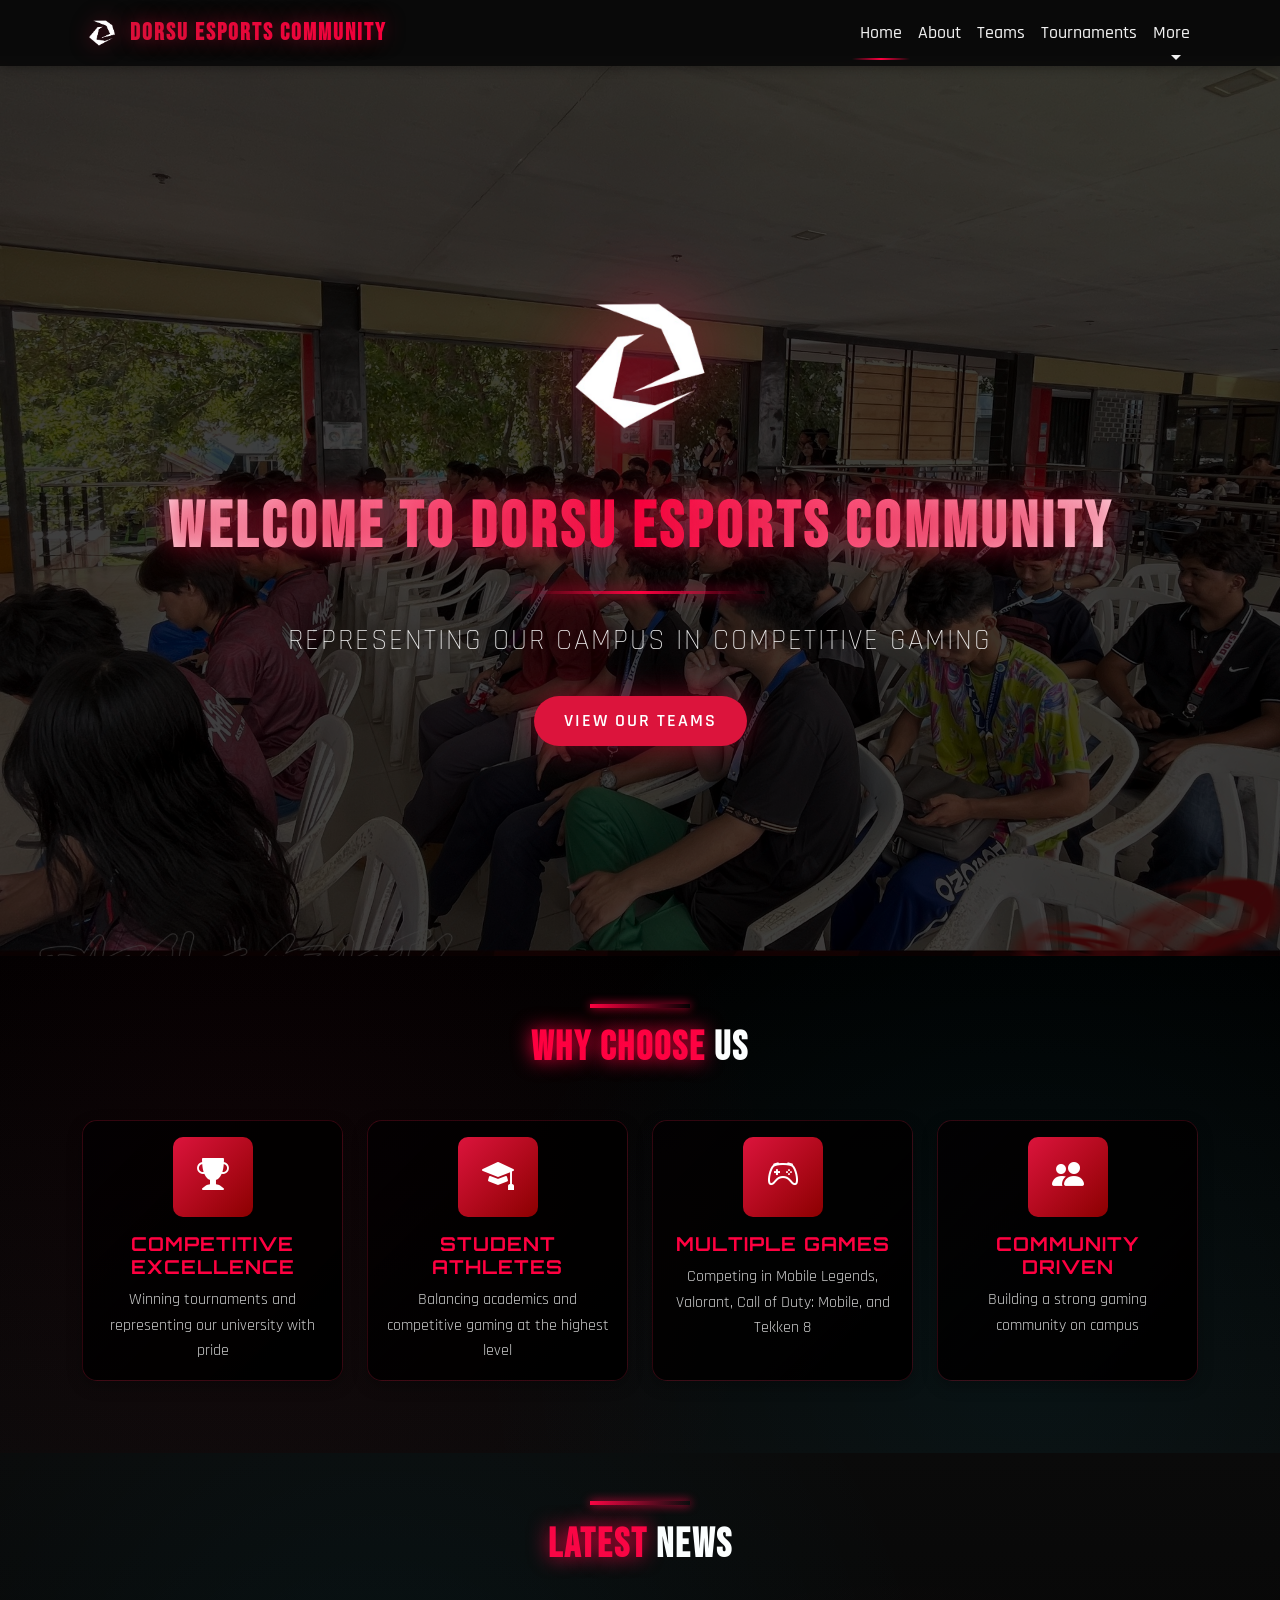
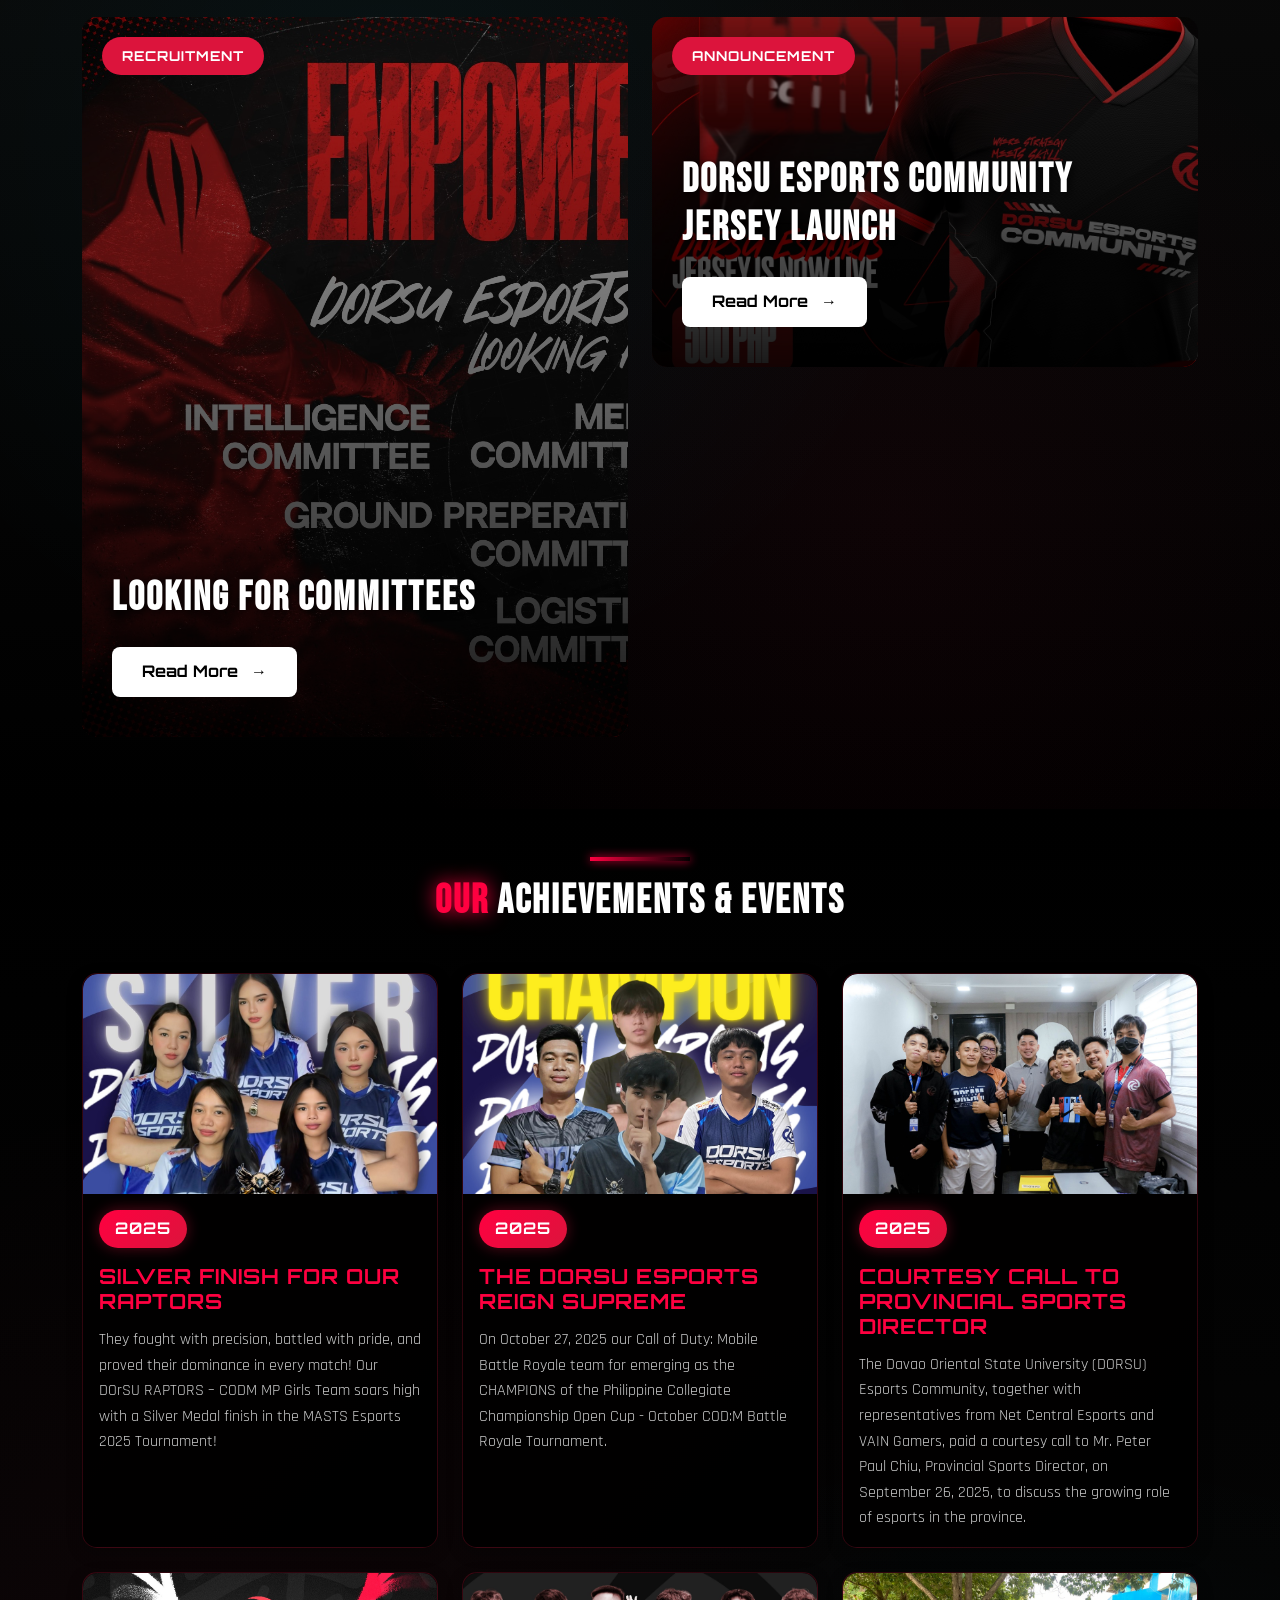
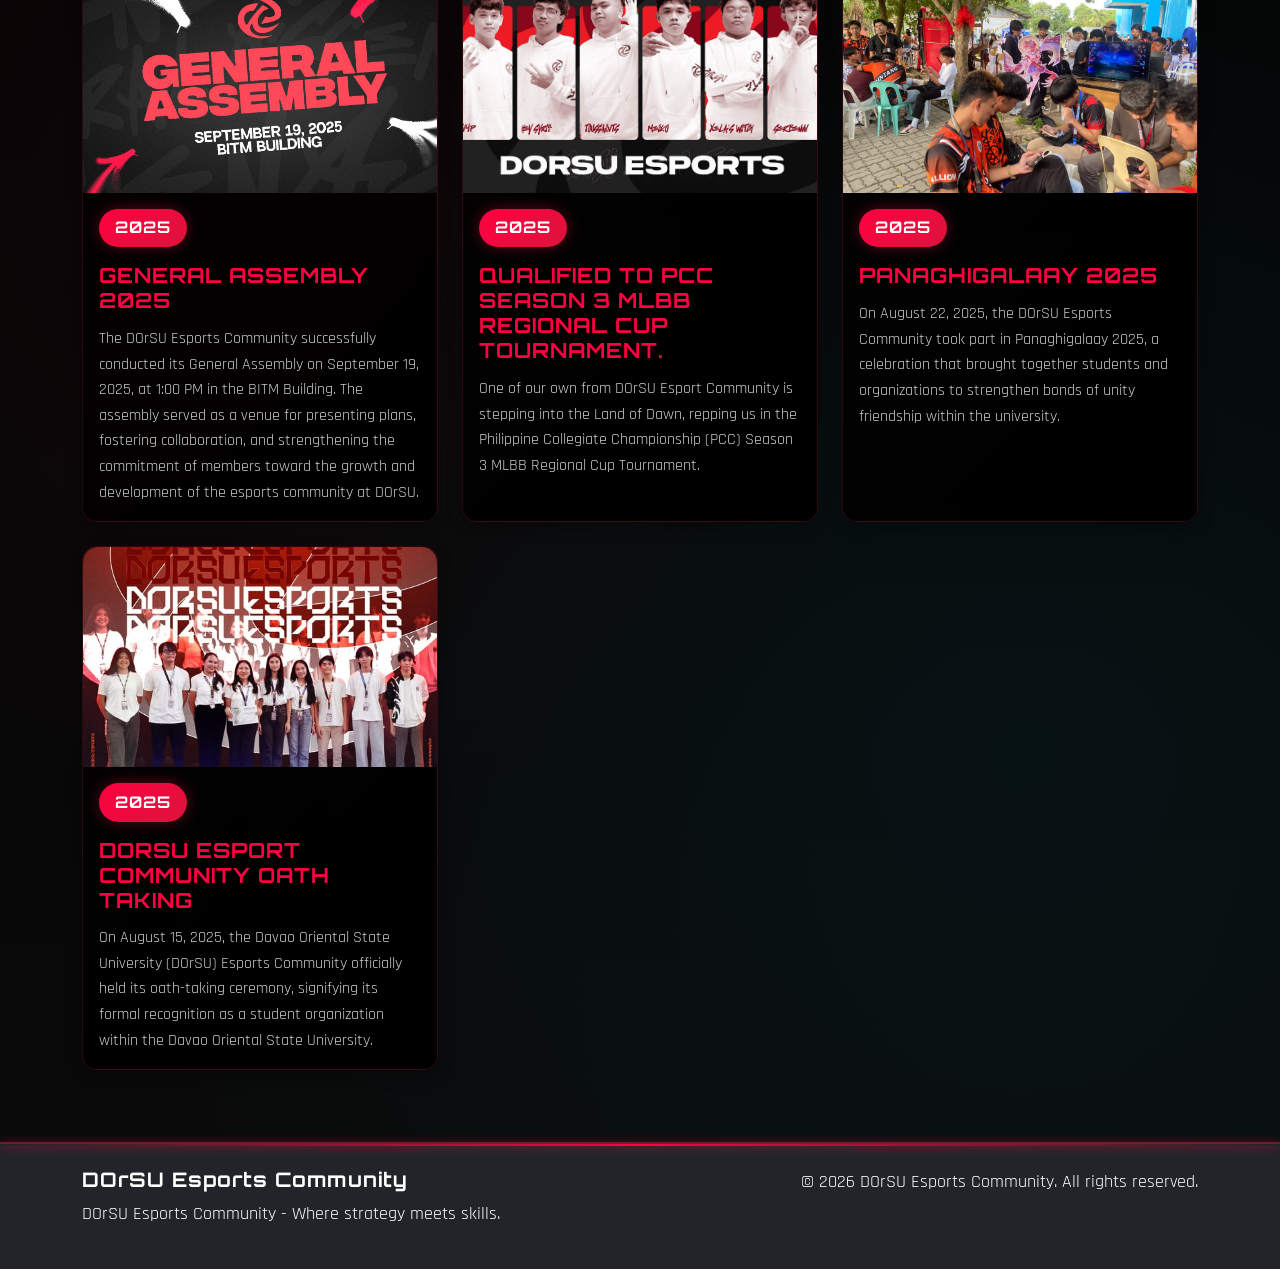
==== commit e6a5d74d: "Add files via upload" ====
--- a/index.html
+++ b/index.html
@@ -42,8 +42,12 @@
             <li class="nav-item">
               <a class="nav-link" href="tournament.html">Tournaments</a>
             </li>
-            <li class="nav-item">
-              <a class="nav-link" href="merch.html">Merch</a>
+            <li class="nav-item dropdown">
+              <a class="nav-link dropdown-toggle" href="#" id="moreDropdown" role="button" data-bs-toggle="dropdown" aria-expanded="false"> More </a>
+              <ul class="dropdown-menu" aria-labelledby="moreDropdown">
+                <li><a class="dropdown-item" href="merch.html">Merch</a></li>
+                <li><a class="dropdown-item" href="https://dec-photobooth.vercel.app/">Photobooth</a></li>
+              </ul>
             </li>
           </ul>
         </div>
--- a/css/style.css
+++ b/css/style.css
@@ -119,7 +119,7 @@
   position: relative;
   height: 100vh;
   min-height: 600px;
-  background: linear-gradient(rgba(0, 0, 0, 0.5), rgba(0, 0, 0, 0.5)), url("../data/dec_images/COVER.jpg");
+  background: linear-gradient(rgba(0, 0, 0, 0.5), rgba(0, 0, 0, 0.5)), url("../data/dec_images/COVER3.jpg");
   background-size: cover;
   background-position: center;
   background-repeat: no-repeat;
@@ -271,7 +271,27 @@
 /* Esports Header Styling */
 .esports-header {
   position: relative;
-  background: linear-gradient(135deg, #1a0000 0%, #000 50%, #001a1a 100%);
+  background:
+    linear-gradient(135deg, rgba(26, 0, 0, 0.82) 0%, rgba(0, 0, 0, 0.78) 50%, rgba(0, 26, 26, 0.82) 100%),
+    url("../data/dec_images/COVER2.png") center center / cover no-repeat;
+  padding: 120px 0 80px;
+  overflow: hidden;
+}
+
+.tournament-header {
+  position: relative;
+  background:
+    linear-gradient(135deg, rgba(26, 0, 0, 0.82) 0%, rgba(0, 0, 0, 0.78) 50%, rgba(0, 26, 26, 0.82) 100%),
+    url("../data/dec_images/COVER1.jpg") center center / cover no-repeat;
+  padding: 120px 0 80px;
+  overflow: hidden;
+}
+
+.about-header {
+  position: relative;
+  background:
+    linear-gradient(135deg, rgba(20, 0, 0, 0.8) 0%, rgba(0, 0, 0, 0.75) 50%, rgba(0, 20, 20, 0.8) 100%),
+    url("../data/dec_images/COVER4.png") center center / cover no-repeat;
   padding: 120px 0 80px;
   overflow: hidden;
 }
@@ -2914,4 +2934,3 @@
 .tournament-search-group .form-control {
   border-left: none;
 }
-
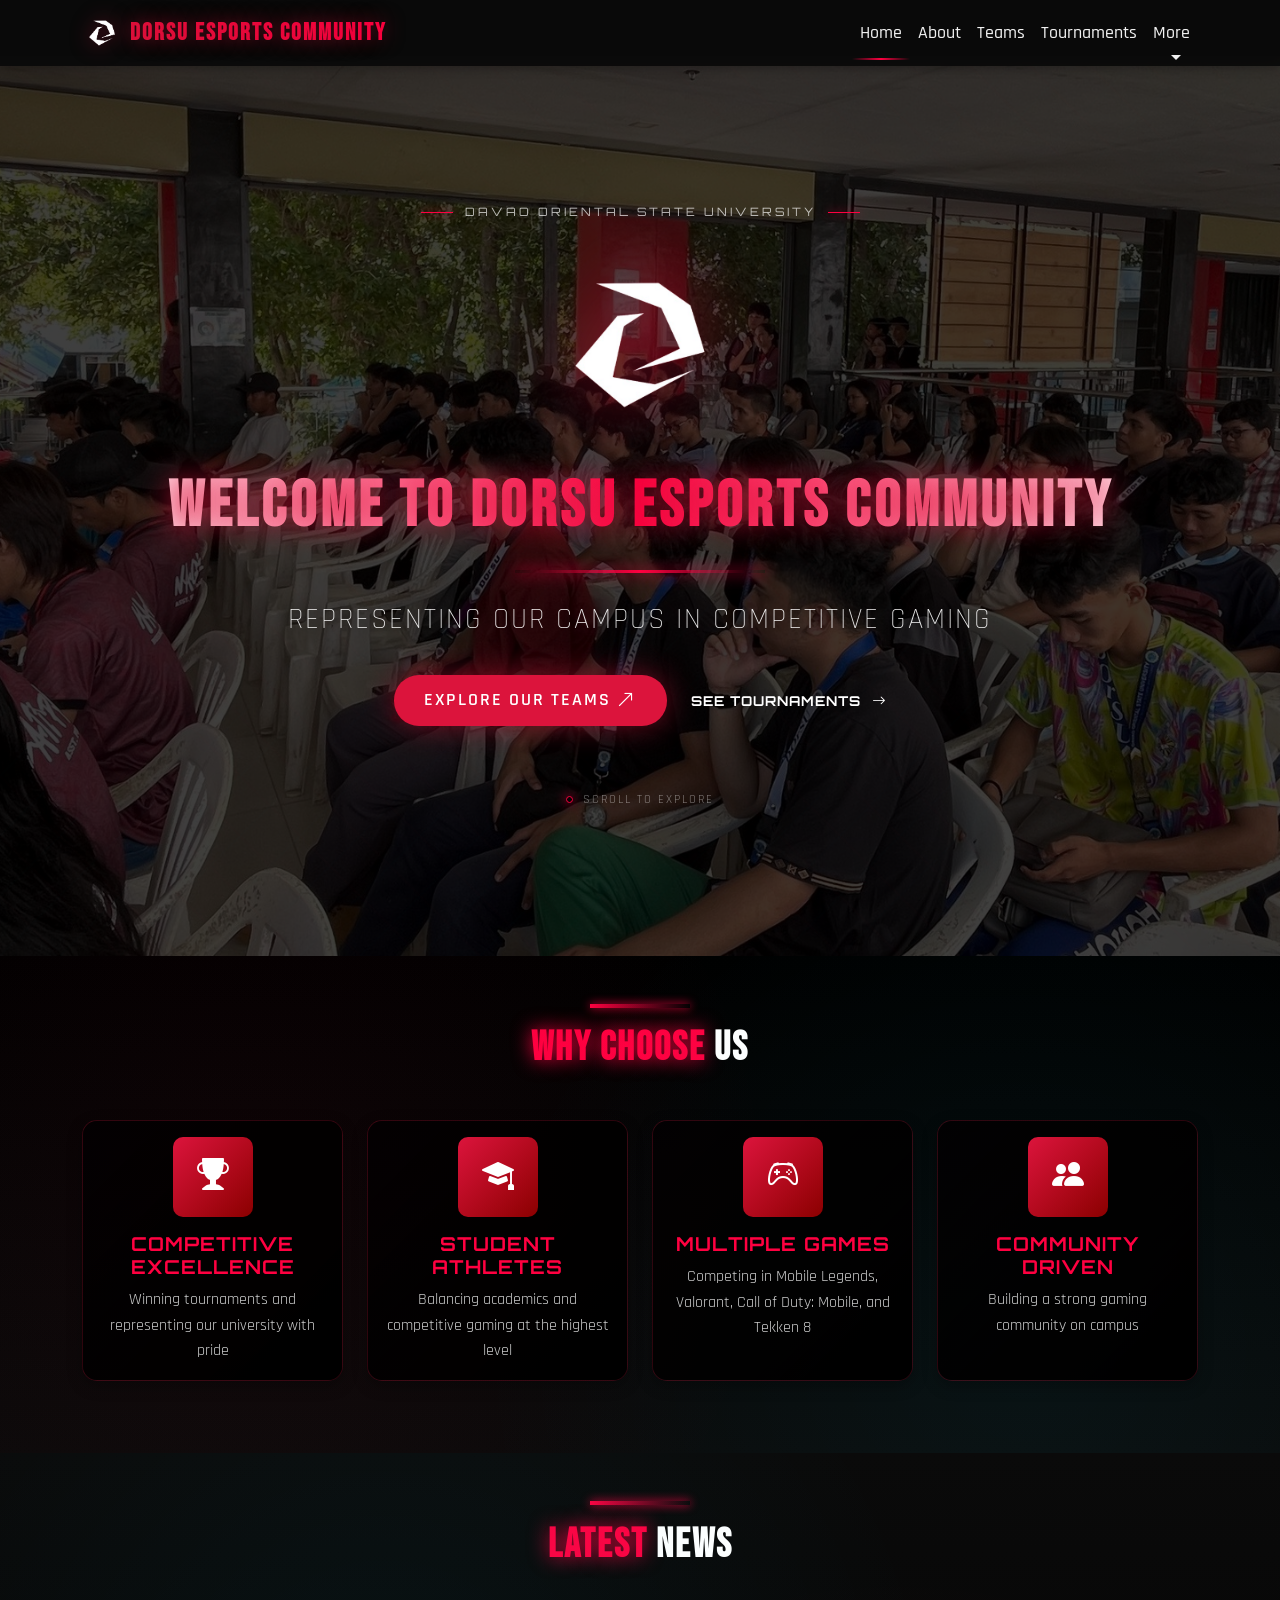
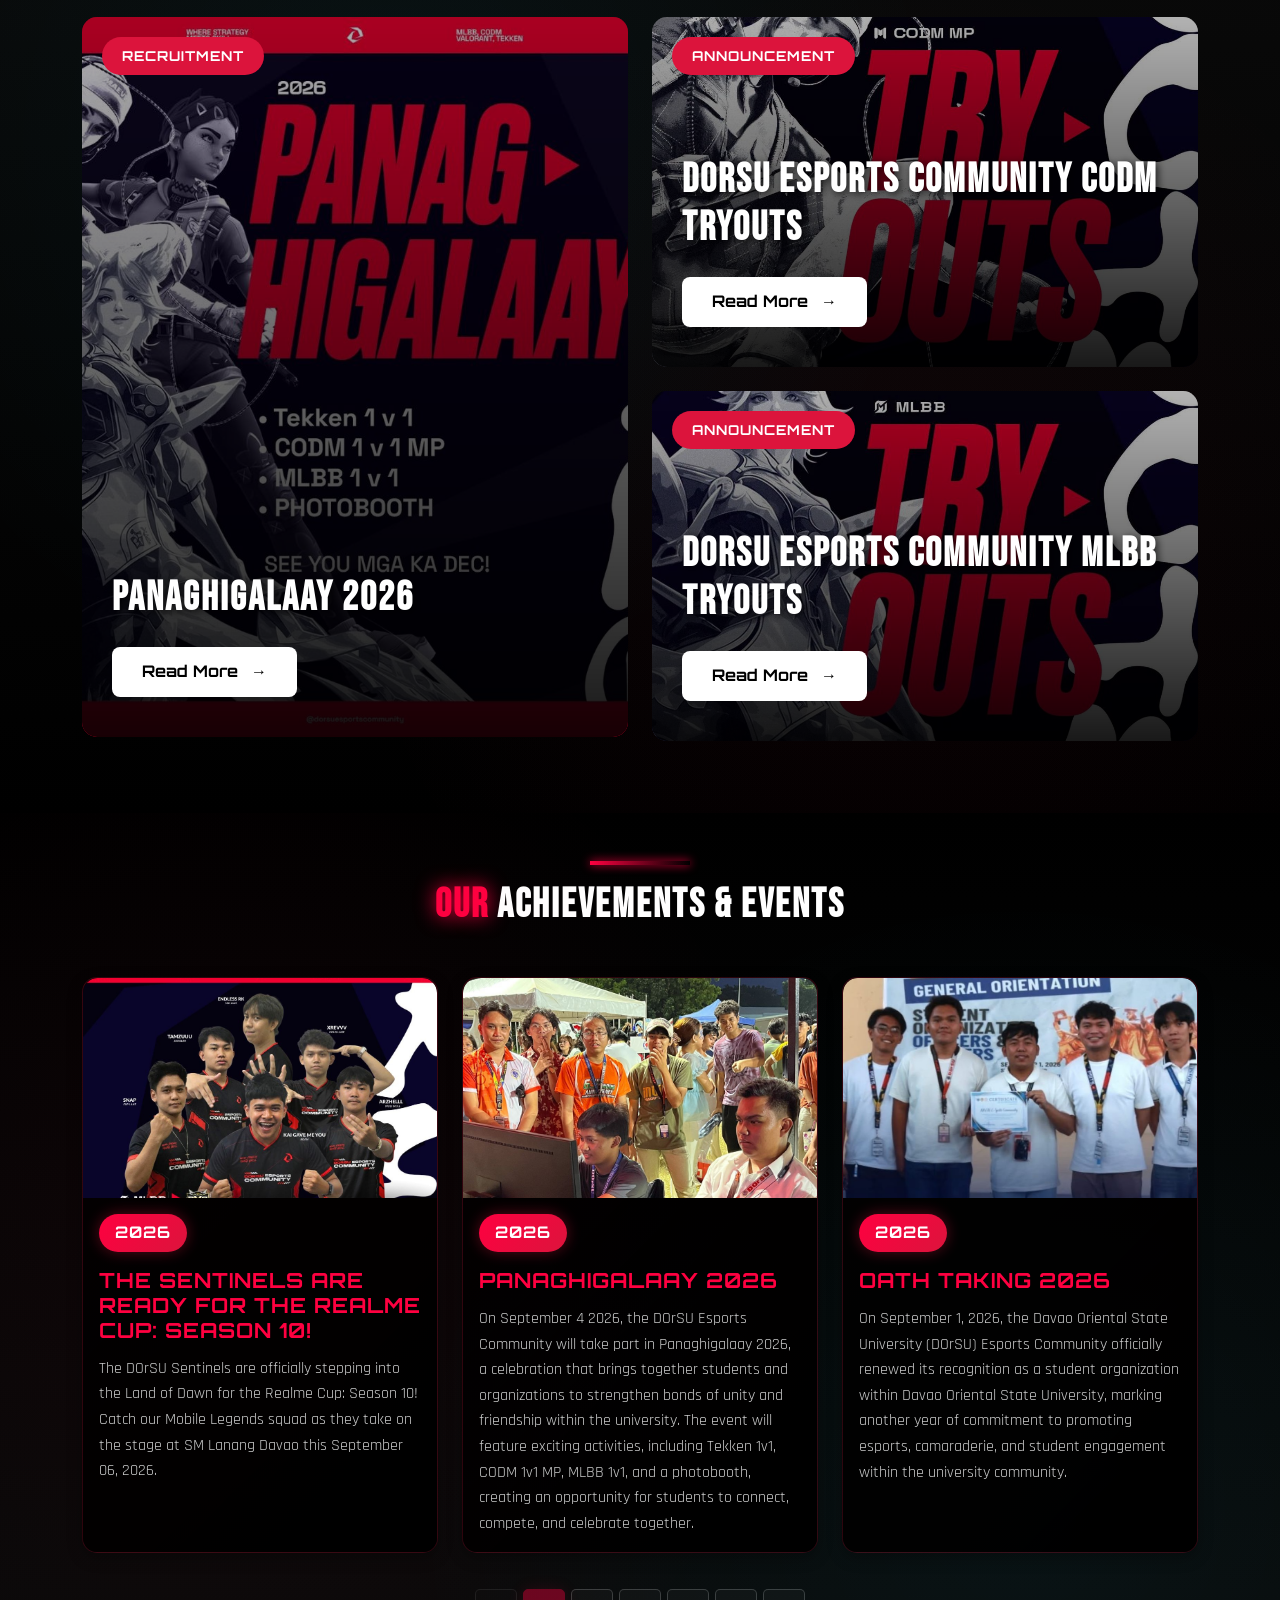
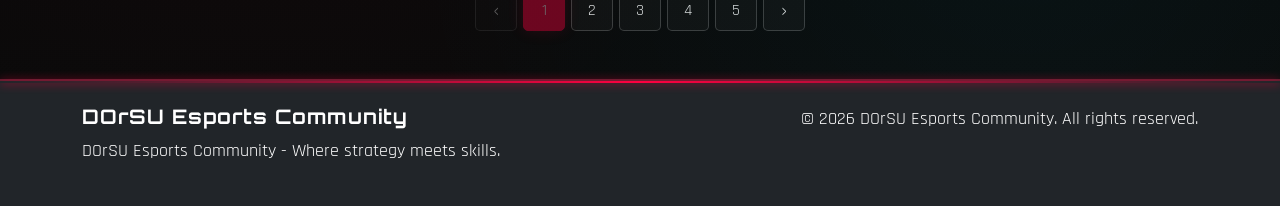
==== commit dac10e5f: "Add files via upload" ====
--- a/index.html
+++ b/index.html
@@ -59,15 +59,32 @@
       <div class="hero-overlay"></div>
       <div class="hero-particles"></div>
       <div class="container hero-content">
+        <p class="hero-kicker"><span></span> Davao Oriental State University <span></span></p>
         <div class="hero-logo-wrapper mb-4">
           <img src="data/images/DEC.png" alt="DEC Logo" class="hero-logo" />
         </div>
         <h1 class="hero-title" id="heroTitle">Welcome to DOrSU Esports Community</h1>
         <div class="hero-divider"></div>
         <p class="hero-subtitle" id="heroSubtitle"></p>
-        <a href="teams.html" class="btn btn-primary btn-lg esports-btn">View Our Teams</a>
+        <div class="hero-actions">
+          <a href="teams.html" class="btn btn-primary btn-lg esports-btn">Explore Our Teams <i class="bi bi-arrow-up-right"></i></a>
+          <a href="tournament.html" class="hero-secondary-link">See tournaments <i class="bi bi-arrow-right"></i></a>
+        </div>
+        <div class="hero-scroll-cue"><span></span> Scroll to explore</div>
       </div>
     </section>
+
+    <!-- Community Snapshot -->
+    <!-- <section class="snapshot-section" aria-label="Community snapshot">
+      <div class="container">
+        <div class="snapshot-grid">
+          <div class="snapshot-intro"><span class="eyebrow">Built for the next level</span><strong>Campus talent.<br />Competitive spirit.</strong></div>
+          <div class="snapshot-stat"><strong>04</strong><span>Game titles</span></div>
+          <div class="snapshot-stat"><strong>07</strong><span>2025 milestones</span></div>
+          <div class="snapshot-stat"><strong>01</strong><span>Raptor community</span></div>
+        </div>
+      </div>
+    </section> -->
 
     <!-- Features Section -->
     <section class="py-5 esports-section">
@@ -96,10 +113,13 @@
       <div class="container">
         <div class="esports-accent-line mx-auto mb-3"></div>
         <h2 class="text-center mb-5 esports-heading"><span class="text-highlight">Our</span> Achievements & Events</h2>
-        <div class="row" id="achievementsContainer">
-          <!-- Achievements will be loaded from JSON -->
-        </div>
-      </div>
+        <div class="row" id="achievementsContainer">
+          <!-- Achievements will be loaded from JSON -->
+        </div>
+        <nav class="home-pagination-wrap" aria-label="Achievements and events pages">
+          <ul class="home-pagination" id="achievementsPagination"></ul>
+        </nav>
+      </div>
     </section>
 
     <!-- Footer -->
--- a/css/style.css
+++ b/css/style.css
@@ -180,12 +180,77 @@
   z-index: 1;
 }
 
-.hero-content {
+.hero-content {
   position: relative;
   z-index: 2;
   text-align: center;
   color: white;
-}
+}
+
+.hero-kicker {
+  display: flex;
+  align-items: center;
+  justify-content: center;
+  gap: 12px;
+  margin-bottom: 1.5rem;
+  color: rgba(255, 255, 255, 0.7);
+  font-family: var(--font-heading);
+  font-size: 0.72rem;
+  letter-spacing: 3px;
+  text-transform: uppercase;
+}
+
+.hero-kicker span { width: 32px; height: 1px; background: var(--neon-red); box-shadow: 0 0 10px var(--neon-red); }
+
+.hero-actions { display: flex; align-items: center; justify-content: center; gap: 24px; flex-wrap: wrap; }
+
+.hero-secondary-link {
+  color: #fff;
+  font-family: var(--font-heading);
+  font-size: 0.85rem;
+  font-weight: 700;
+  letter-spacing: 1px;
+  text-decoration: none;
+  text-transform: uppercase;
+  transition: color 0.25s ease, transform 0.25s ease;
+}
+
+.hero-secondary-link:hover { color: var(--neon-red); transform: translateX(4px); }
+.hero-secondary-link i { margin-left: 6px; }
+
+.hero-scroll-cue {
+  display: flex;
+  align-items: center;
+  justify-content: center;
+  gap: 10px;
+  margin-top: 4rem;
+  color: rgba(255, 255, 255, 0.45);
+  font-size: 0.75rem;
+  letter-spacing: 2px;
+  text-transform: uppercase;
+}
+
+.hero-scroll-cue span { width: 7px; height: 7px; border: 1px solid var(--neon-red); border-radius: 50%; box-shadow: 0 0 12px var(--neon-red); }
+
+.snapshot-section {
+  position: relative;
+  z-index: 4;
+  margin-top: -1px;
+  padding: 0 0 1px;
+  background: #070707;
+  border-top: 1px solid rgba(255, 255, 255, 0.08);
+  border-bottom: 1px solid rgba(220, 20, 60, 0.2);
+}
+
+.snapshot-grid { display: grid; grid-template-columns: 1.7fr repeat(3, 1fr); align-items: stretch; }
+.snapshot-intro, .snapshot-stat { padding: 1.6rem 1.5rem; }
+.snapshot-intro { border-right: 1px solid rgba(255,255,255,0.1); }
+.snapshot-intro strong { display: block; margin-top: 0.4rem; color: #fff; font-family: var(--font-heading); font-size: 1rem; line-height: 1.25; }
+.eyebrow { color: var(--neon-red); font-family: var(--font-heading); font-size: 0.65rem; letter-spacing: 2px; text-transform: uppercase; }
+.snapshot-stat { border-right: 1px solid rgba(255,255,255,0.1); }
+.snapshot-stat:last-child { border-right: 0; }
+.snapshot-stat strong { display: block; color: var(--neon-red); font-family: var(--font-display); font-size: 2.5rem; line-height: 0.9; letter-spacing: 2px; }
+.snapshot-stat span { display: block; margin-top: 0.55rem; color: rgba(255,255,255,0.55); font-size: 0.78rem; letter-spacing: 1px; text-transform: uppercase; }
 
 .hero-title {
   font-size: 4rem;
@@ -388,7 +453,7 @@
   box-shadow: 0 0 10px var(--neon-red);
 }
 
-.esports-subtitle {
+.esports-subtitle {
   font-size: 1.3rem;
   font-weight: 300;
   letter-spacing: 2px;
@@ -556,7 +621,7 @@
 }
 
 /* Responsive */
-@media (max-width: 768px) {
+@media (max-width: 768px) {
   .news-card-tl {
     height: 350px;
   }
@@ -568,7 +633,23 @@
   .news-card-content {
     padding: 30px 25px;
   }
-}
+}
+
+.about-hero-content { position: relative; z-index: 2; }
+.about-hero-btn { margin-top: 0.75rem; padding: 11px 26px; font-size: 0.85rem; }
+.section-kicker { color: rgba(255,255,255,0.5); font-size: 0.9rem; letter-spacing: 1px; margin-bottom: 0.5rem; }
+
+@media (max-width: 575.98px) {
+  .hero-kicker { font-size: 0.6rem; letter-spacing: 2px; }
+  .hero-actions { gap: 16px; }
+  .hero-secondary-link { font-size: 0.75rem; }
+  .hero-scroll-cue { margin-top: 2.5rem; }
+  .snapshot-grid { grid-template-columns: repeat(3, 1fr); }
+  .snapshot-intro { grid-column: 1 / -1; border-right: 0; border-bottom: 1px solid rgba(255,255,255,0.1); padding: 1.25rem 1rem; }
+  .snapshot-stat { padding: 1.2rem 0.65rem; text-align: center; }
+  .snapshot-stat strong { font-size: 2rem; }
+  .snapshot-stat span { font-size: 0.62rem; letter-spacing: 0.5px; }
+}
 
 /* Old news card styles */
 .news-card {
@@ -674,7 +755,7 @@
   margin-bottom: 0.8rem;
 }
 
-.achievement-card .card-text {
+.achievement-card .card-text {
   font-family: var(--font-body);
   font-size: 1rem;
   line-height: 1.6;
@@ -873,7 +954,7 @@
 }
 
 /* Team Section */
-.team-section {
+.team-section {
   margin-bottom: 4rem;
   background-size: cover;
   background-position: center;
@@ -882,7 +963,31 @@
   overflow: hidden;
   position: relative;
   padding: 3rem 2rem;
-}
+}
+
+.home-pagination-wrap { display: flex; justify-content: center; margin-top: 0.75rem; }
+.home-pagination { display: flex; align-items: center; gap: 6px; padding: 0; margin: 0; list-style: none; }
+.home-page-button {
+  min-width: 42px;
+  height: 42px;
+  padding: 0 12px;
+  border: 1px solid rgba(255,255,255,0.18);
+  border-radius: 5px;
+  background: rgba(255,255,255,0.03);
+  color: rgba(255,255,255,0.85);
+  font-family: var(--font-body);
+  font-size: 1rem;
+  transition: all 0.25s ease;
+}
+.home-page-button:hover:not(:disabled) { border-color: var(--neon-red); color: #fff; background: rgba(220,20,60,0.16); }
+.home-page-button[aria-current="page"] { border-color: var(--neon-red); background: var(--neon-red); color: #fff; box-shadow: 0 0 16px rgba(220,20,60,0.35); }
+.home-page-button:disabled { cursor: default; opacity: 0.4; }
+.home-page-arrow { font-size: 1.35rem; line-height: 1; }
+
+.teams-page-section { background: linear-gradient(180deg, #0a0a0a 0%, #151515 100%); min-height: 100vh; }
+.teams-intro { display: flex; align-items: end; justify-content: space-between; gap: 2rem; padding: 0 0 2.25rem; }
+.teams-intro h2 { margin: 0.5rem 0 0; font-family: var(--font-display); font-size: 3rem; letter-spacing: 2px; text-transform: uppercase; }
+.teams-intro p { max-width: 430px; margin: 0; color: rgba(255,255,255,0.6); font-size: 1rem; line-height: 1.55; }
 
 .team-section-overlay {
   position: absolute;
@@ -1887,12 +1992,14 @@
     url("../data/merch/merch.jpg") center center / cover no-repeat;
 }
 
-.merch-section {
+.merch-section {
   /* background:
     linear-gradient(180deg, rgba(10, 10, 10, 0.92) 0%, rgba(20, 20, 20, 0.88) 100%),
     url("../data/merch/merch.png") center center / cover no-repeat fixed;
   min-height: 100vh; */
-}
+}
+
+.merch-section > .container { position: relative; }
 
 .merch-filters {
   display: flex;
@@ -2059,8 +2166,12 @@
 }
 
 /* ── Merch Mobile Responsive ── */
-@media (max-width: 767.98px) {
-  /* Header */
+@media (max-width: 767.98px) {
+  .teams-intro { display: block; padding-bottom: 1.5rem; }
+  .teams-intro h2 { font-size: 2.3rem; }
+  .teams-intro p { margin-top: 0.75rem; font-size: 0.9rem; }
+
+  /* Header */
   .merch-section {
     padding-top: 28px !important;
     padding-bottom: 28px !important;
@@ -2931,6 +3042,174 @@
   border-right: none;
 }
 
-.tournament-search-group .form-control {
-  border-left: none;
-}
+.tournament-search-group .form-control {
+  border-left: none;
+}
+
+@media (max-width: 575.98px) {
+  .home-pagination { gap: 4px; }
+  .home-page-button { min-width: 36px; height: 36px; padding: 0 9px; font-size: 0.9rem; }
+  .home-page-arrow { font-size: 1.15rem; }
+}
+
+/* Final polish: lighter player typography and mobile-first adjustments */
+.player-ign {
+  font-family: var(--font-heading);
+  font-size: 1.15rem;
+  font-weight: 700;
+  letter-spacing: 0.5px;
+  line-height: 1.15;
+}
+
+.player-real-name {
+  font-size: 0.88rem;
+  font-weight: 500;
+  letter-spacing: 0.2px;
+}
+
+.player-details { font-size: 0.78rem; letter-spacing: 0.3px; }
+
+@media (max-width: 767.98px) {
+  body { overflow-x: hidden; }
+  .navbar { padding: 0.45rem 0; }
+  .navbar-brand { max-width: calc(100% - 56px); }
+  .logo-text { font-size: 0.95rem; line-height: 1; }
+  .navbar-logo { width: 30px; height: 30px; }
+
+  .page-header { padding: 76px 0 38px; }
+  .esports-header { padding: 72px 0 40px; }
+  .header-logo { height: 74px; }
+  .esports-title { font-size: clamp(1.6rem, 8vw, 2.1rem); letter-spacing: 1px; line-height: 1.05; }
+  .esports-subtitle { max-width: 320px; margin: 0 auto 1.25rem; font-size: 0.9rem; line-height: 1.45; }
+  .hero-kicker { margin-bottom: 1rem; font-size: 0.58rem; letter-spacing: 1.5px; }
+  .hero-kicker span { width: 20px; }
+  .about-hero-btn { padding: 9px 18px; font-size: 0.75rem; }
+
+  .hero-actions { flex-direction: column; gap: 14px; }
+  .esports-btn { width: auto; max-width: 100%; padding: 10px 20px; }
+  .hero-scroll-cue { margin-top: 2rem; font-size: 0.65rem; }
+
+  .esports-section, .esports-section-dark, .merch-section { padding-top: 2.75rem !important; padding-bottom: 2.75rem !important; }
+  .esports-heading { margin-bottom: 1.75rem !important; font-size: 1.65rem; line-height: 1.1; }
+  .card-body { padding: 1.25rem; }
+  .card-text { font-size: 0.88rem; line-height: 1.5; }
+
+  .news-card-tl.news-card-large { height: 410px; }
+  .news-card-tl { height: 290px; border-radius: 12px; }
+  .news-card-content { padding: 24px 20px; }
+  .news-card-title { margin-bottom: 16px; font-size: 1.55rem; }
+  .news-card-btn { padding: 9px 16px; font-size: 0.72rem; }
+
+  .teams-page-section { padding-top: 2rem !important; }
+  .team-section { margin-bottom: 2rem; padding: 1.25rem 0.85rem; border-radius: 14px; }
+  .team-header { gap: 0.75rem; margin-bottom: 1rem; }
+  .game-logo { width: 72px; height: 72px; }
+  .team-title { font-size: 1.15rem; line-height: 1.1; }
+  .players-carousel { gap: 0.75rem; padding: 0.5rem 0 0.75rem; }
+  .player-card-wrapper { width: 176px; }
+  .player-image { height: 170px; }
+  .player-info { padding: 0.8rem 0.65rem; }
+  .player-ign { font-size: 0.95rem; }
+  .player-real-name { font-size: 0.76rem; margin-bottom: 0.35rem; }
+  .player-details { font-size: 0.68rem; }
+  .player-dept-logo { width: 36px; height: 36px; top: 7px; right: 7px; }
+
+  .merch-filters { gap: 7px; justify-content: flex-start; overflow-x: auto; padding-bottom: 4px; flex-wrap: nowrap; }
+  .merch-filter-btn { flex: 0 0 auto; padding: 7px 13px; font-size: 0.75rem; }
+  .merch-image-wrapper { height: 210px; }
+  .merch-card .card-body { padding: 0.8rem; }
+  .merch-card .card-body .card-title { font-size: 0.85rem; }
+  .merch-card .card-body .card-text { font-size: 0.72rem; line-height: 1.35; }
+  .merch-footer { padding: 8px 10px; }
+  .merch-price { font-size: 0.9rem; }
+  .merch-buy { padding: 4px 8px; font-size: 0.65rem; }
+}
+
+@media (max-width: 380px) {
+  .logo-text { font-size: 0.82rem; }
+  .player-card-wrapper { width: 160px; }
+  .player-image { height: 155px; }
+  .merch-image-wrapper { height: 180px; }
+}
+
+/* Tournament page refinements */
+.stream-coverage-section { background: #070707; padding: 2rem 0; }
+.stream-card { border: 1px solid rgba(220, 20, 60, 0.24); }
+.stream-card h2 { font-family: var(--font-heading); letter-spacing: 0.5px; }
+.stream-card p { max-width: 620px; }
+.tournament-search-group { max-width: 520px; margin: 0 auto; }
+.tournament-search-group .form-control { min-height: 46px; }
+.tournament-search-group .input-group-text { padding-left: 1rem; }
+.tournament-filters { padding-bottom: 0.25rem; }
+.tournament-card { box-shadow: 0 10px 26px rgba(0,0,0,0.22); }
+.card-game-logo-wrapper { height: 175px; }
+.card-tournament-name { min-height: 2.5rem; text-wrap: balance; }
+.card-view-btn { font-size: 0.78rem; }
+
+@media (max-width: 767.98px) {
+  .stream-coverage-section { padding: 1rem 0; }
+  .stream-card { padding: 1.15rem !important; border-radius: 14px !important; }
+  .stream-card h2 { font-size: 1.05rem; line-height: 1.25; }
+  .stream-card p { font-size: 0.85rem; line-height: 1.45; }
+  .stream-card .ratio { display: none; }
+  .stream-card .btn { font-size: 0.7rem; padding: 0.5rem 0.75rem; }
+  .stream-card .badge { font-size: 0.62rem; padding: 0.45rem 0.65rem !important; }
+
+  .tournament-section { padding-top: 2.5rem !important; }
+  .tournament-search-group .form-control { font-size: 0.82rem; }
+  .tournament-filters { justify-content: flex-start; overflow-x: auto; flex-wrap: nowrap; gap: 7px; margin-bottom: 1.75rem !important; padding: 0 2px 6px; }
+  .tournament-filter-btn { flex: 0 0 auto; padding: 7px 13px; font-size: 0.72rem; letter-spacing: 0.5px; }
+  .card-game-logo-wrapper { height: 125px; }
+  .card-body-inner { padding: 14px; gap: 8px; }
+  .card-tournament-name { min-height: 0; font-size: 0.82rem; line-height: 1.25; }
+  .card-status-badge, .card-game-tag { font-size: 0.62rem; }
+  .card-meta-item { font-size: 0.72rem; }
+  .card-view-btn { font-size: 0.68rem; }
+
+  .tournament-detail-card { padding: 16px; }
+  .detail-game-banner { height: 150px; }
+  .detail-tournament-name { font-size: 1.05rem; line-height: 1.25; }
+  .detail-meta-item { gap: 9px; }
+  .detail-meta-label { font-size: 0.65rem; }
+  .detail-meta-value { font-size: 0.78rem; }
+  .detail-description { font-size: 0.84rem; }
+  .bracket-embed-wrapper { min-height: 300px; }
+  .bracket-embed-wrapper iframe { height: 300px; }
+}
+
+@media (prefers-reduced-motion: reduce) {
+  *, *::before, *::after { animation-duration: 0.01ms !important; animation-iteration-count: 1 !important; scroll-behavior: auto !important; }
+}
+
+/* About page: balanced leadership and committee names */
+.org-card-name {
+  font-size: 1.2rem;
+  font-weight: 600;
+  letter-spacing: 0.15px;
+  line-height: 1.15;
+  text-wrap: balance;
+}
+
+.org-card-position { font-size: 0.82rem; letter-spacing: 0.8px; }
+.org-card-year-program { font-size: 0.78rem; line-height: 1.3; }
+
+@media (max-width: 767.98px) {
+  .org-chart-wrapper { padding: 24px 0; }
+  .org-chart-header { margin-bottom: 18px; }
+  .org-chart-title { font-size: 1.65rem; letter-spacing: 1.5px; }
+  .org-carousel { gap: 14px; padding: 12px 0 18px; }
+  .org-carousel-container { padding: 0 4px; }
+  .org-card { width: min(78vw, 270px); }
+  .org-card-image-container { height: 330px; border-radius: 10px; }
+  .org-card-content { padding: 18px 15px; }
+  .org-card-name { font-size: 0.98rem; line-height: 1.15; margin-bottom: 5px; }
+  .org-card-position { font-size: 0.7rem; letter-spacing: 0.55px; margin-bottom: 4px; }
+  .org-card-year-program { font-size: 0.68rem; }
+  .org-card-level-badge { top: 10px; right: 10px; padding: 4px 9px; font-size: 0.62rem; }
+}
+
+@media (max-width: 380px) {
+  .org-card { width: 76vw; }
+  .org-card-image-container { height: 290px; }
+  .org-card-name { font-size: 0.9rem; }
+}
